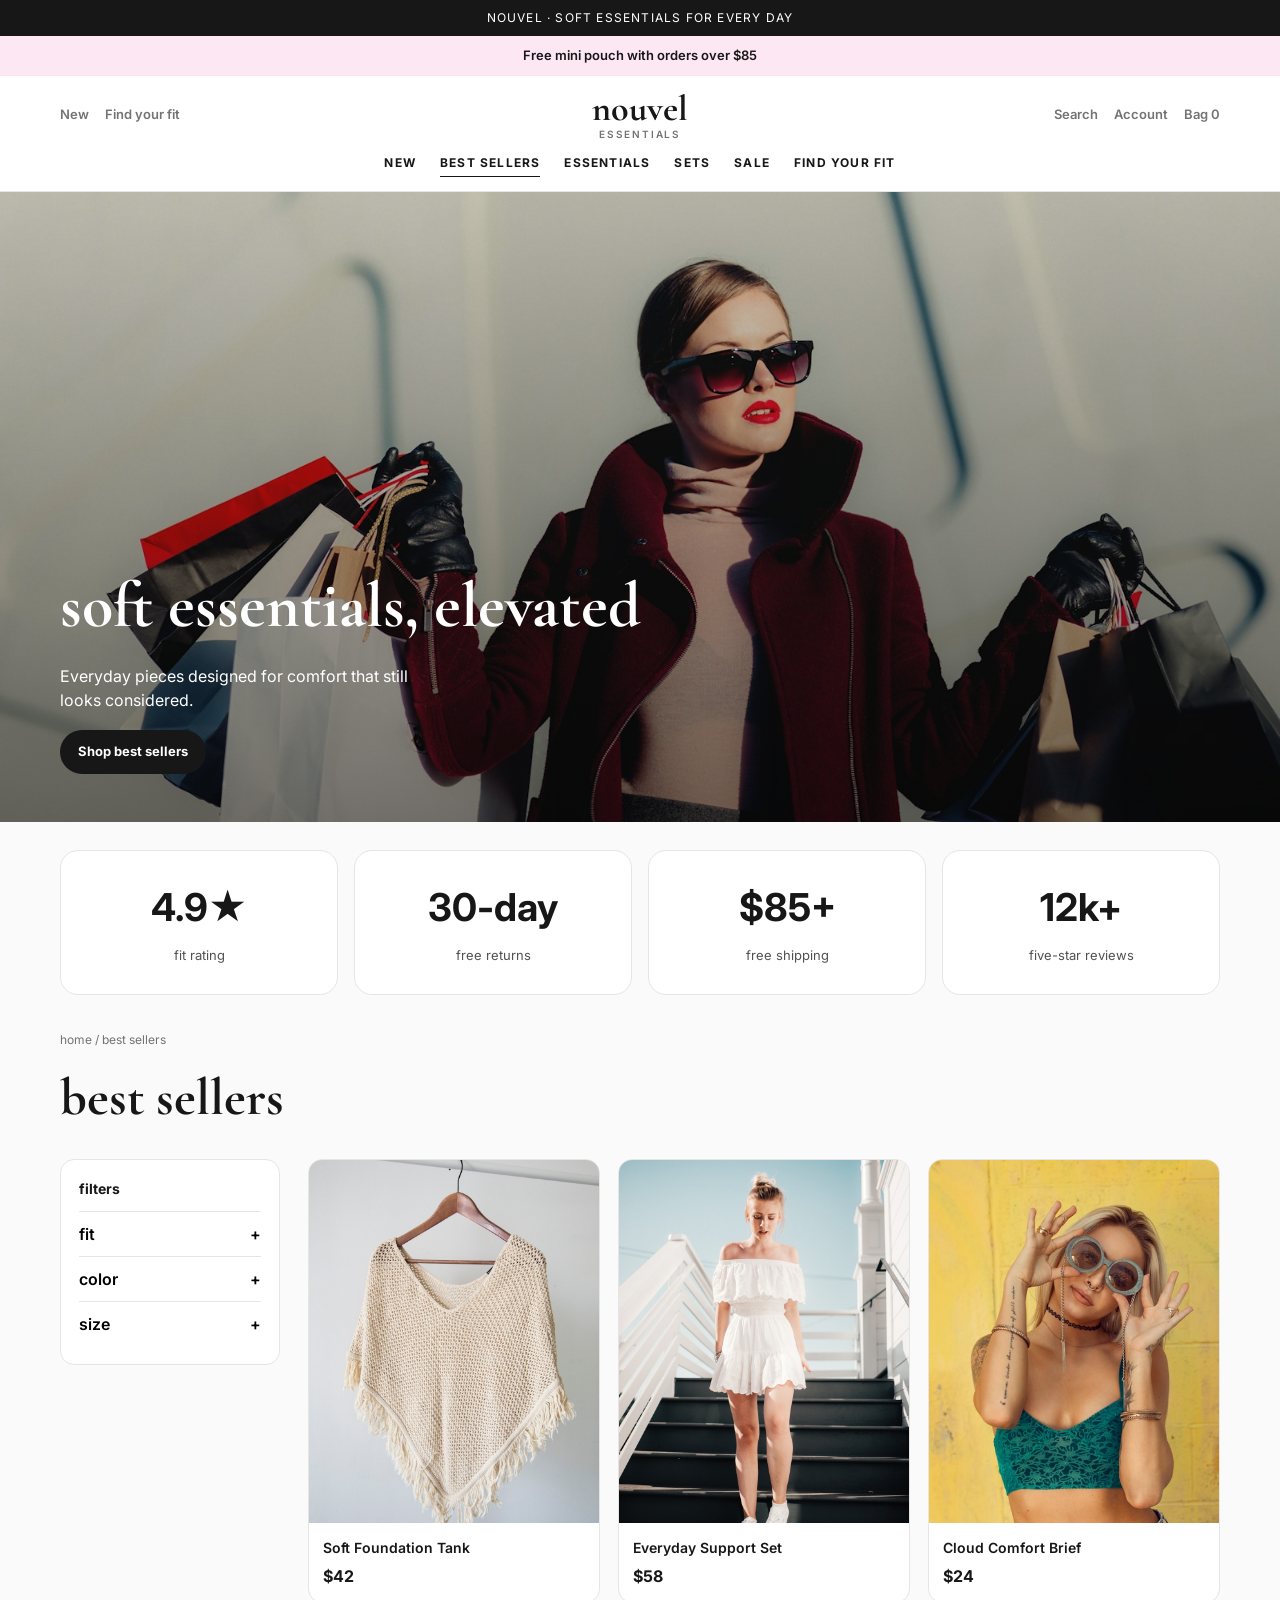
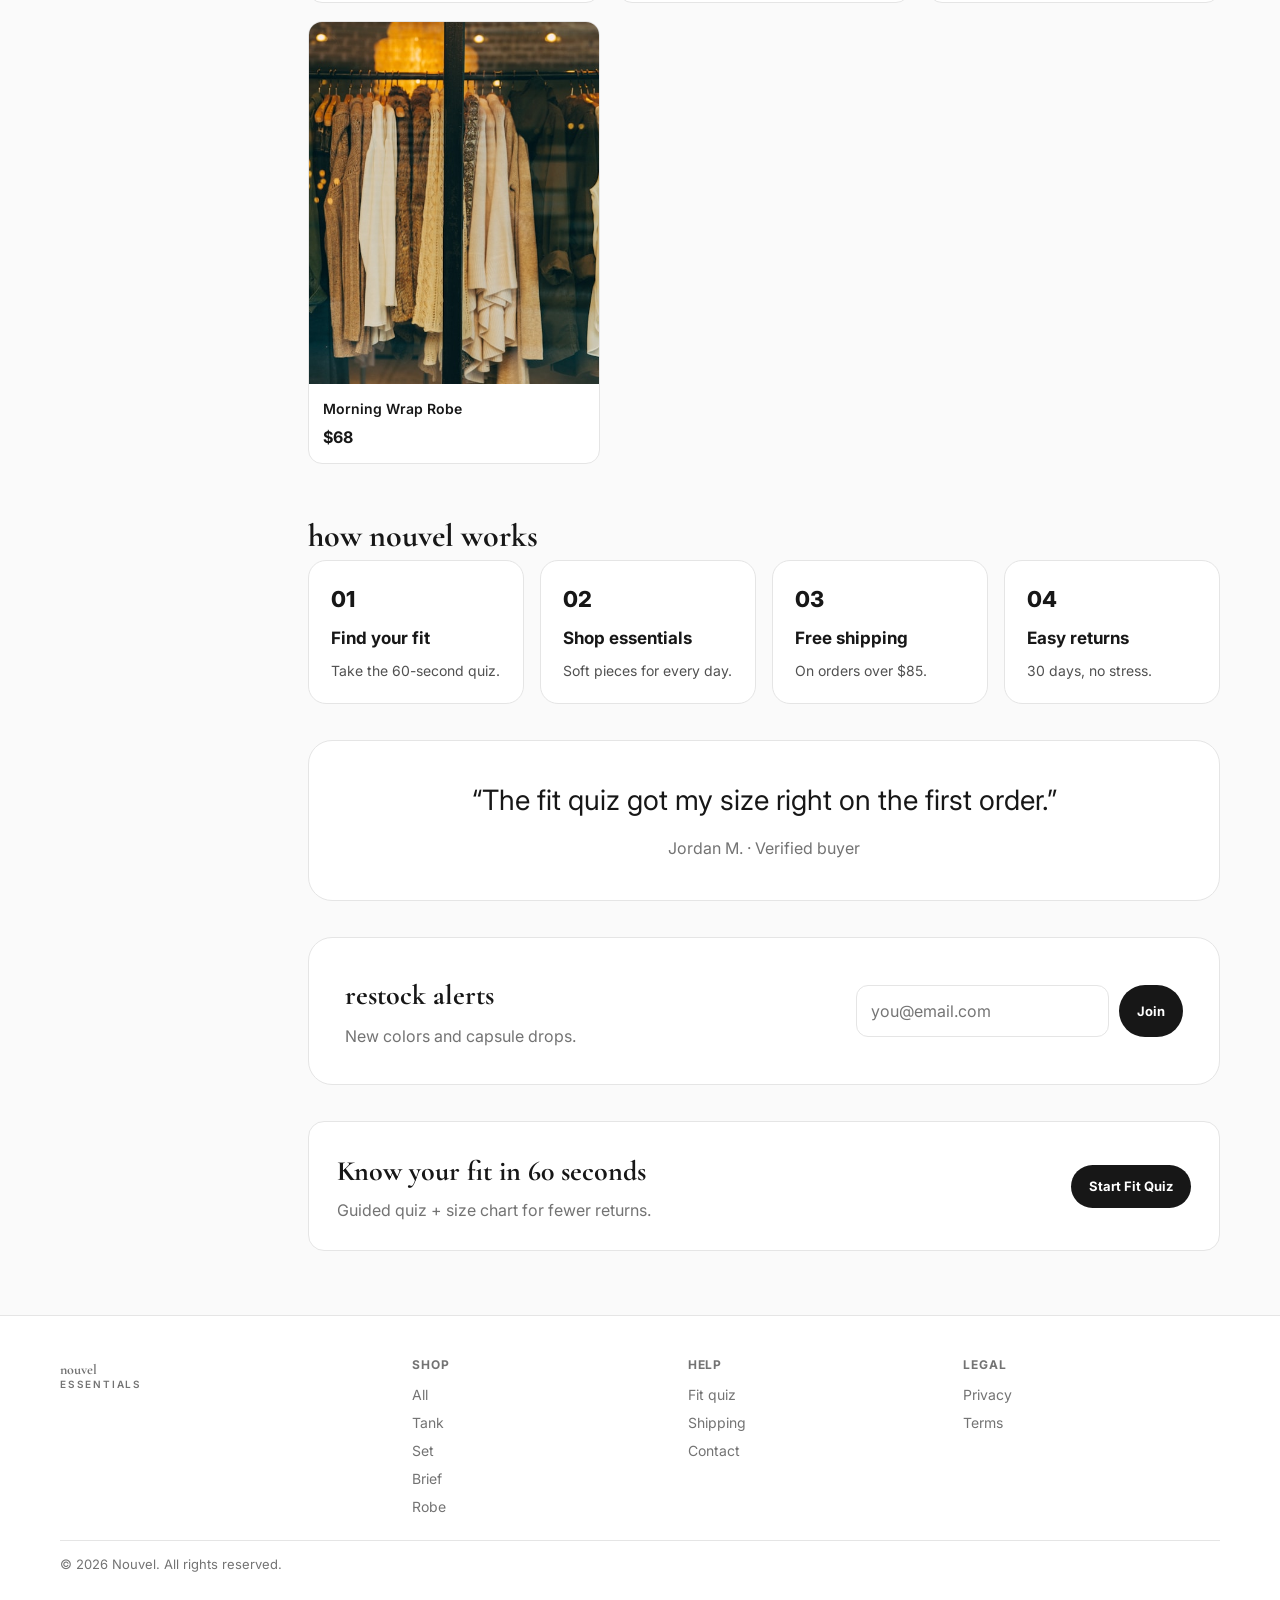
==== index.html @ 7d20362d "Add full professional sections and richer contact forms." ====
<!DOCTYPE html><html lang="en"><head><meta charset="utf-8"/><meta name="viewport" content="width=device-width,initial-scale=1"/>
<title>Nouvel | Everyday Essentials</title><link href="https://fonts.googleapis.com/css2?family=Cormorant+Garamond:wght@600;700&family=Inter:wght@400;500;600;700&display=swap" rel="stylesheet"/><link rel="stylesheet" href="styles.css"/></head><body>
<div class="topbar">Nouvel · Soft essentials for every day</div><div class="promo">Free mini pouch with orders over $85</div>
<header><div class="wrap nav"><div class="left"><a href="shop.html">New</a><a href="fit.html">Find your fit</a></div>
<a class="logo" href="index.html">nouvel<span>ESSENTIALS</span></a>
<div class="right"><a href="shop.html">Search</a><a href="contact.html">Account</a><a href="cart.html">Bag <span data-cart-count>0</span></a></div>
</div><nav class="wrap menu"><a href="shop.html">New</a><a class="active" href="shop.html">Best Sellers</a><a href="shop.html">Essentials</a><a href="shop.html">Sets</a><a href="shop.html">Sale</a><a href="fit.html">Find Your Fit</a></nav></header>
<section class="hero" style="background-image:url('images/hero.jpg')"><div class="wrap">
<h1>soft essentials, elevated</h1>
<p style="margin:10px 0 18px;max-width:36ch">Everyday pieces designed for comfort that still looks considered.</p>
<a class="btn" href="shop.html">Shop best sellers</a>
</div></section>
<main class="page wrap">
<div class="stats-strip reveal" style="margin-bottom:36px">
<div class="stat-box"><b>4.9★</b><span>fit rating</span></div>
<div class="stat-box"><b>30-day</b><span>free returns</span></div>
<div class="stat-box"><b>$85+</b><span>free shipping</span></div>
<div class="stat-box"><b>12k+</b><span>five-star reviews</span></div>
</div>
<p class="crumb">home / best sellers</p>
<h1 class="page-title">best sellers</h1>
<div class="layout">
<aside class="filters"><h2>filters</h2><button type="button">fit <span>+</span></button><button type="button">color <span>+</span></button><button type="button">size <span>+</span></button></aside>
<div>
<div class="grid"><a class="product reveal" href="product-tank.html"><img src="images/p1.jpg" alt="Soft Foundation Tank"/><div class="body"><h3>Soft Foundation Tank</h3><div class="price">$42</div></div></a><a class="product reveal" href="product-set.html"><img src="images/p2.jpg" alt="Everyday Support Set"/><div class="body"><h3>Everyday Support Set</h3><div class="price">$58</div></div></a><a class="product reveal" href="product-brief.html"><img src="images/p3.jpg" alt="Cloud Comfort Brief"/><div class="body"><h3>Cloud Comfort Brief</h3><div class="price">$24</div></div></a><a class="product reveal" href="product-robe.html"><img src="images/p4.jpg" alt="Morning Wrap Robe"/><div class="body"><h3>Morning Wrap Robe</h3><div class="price">$68</div></div></a></div>
<div class="section-head reveal" style="margin-top:48px"><h2 style="font-family:Cormorant Garamond,Georgia,serif;font-size:32px;text-transform:lowercase">how nouvel works</h2></div>
<div class="process reveal">
<div class="step"><h3>Find your fit</h3><p>Take the 60-second quiz.</p></div>
<div class="step"><h3>Shop essentials</h3><p>Soft pieces for every day.</p></div>
<div class="step"><h3>Free shipping</h3><p>On orders over $85.</p></div>
<div class="step"><h3>Easy returns</h3><p>30 days, no stress.</p></div>
</div>
<div class="quote-band reveal" style="margin-top:36px">
<blockquote>“The fit quiz got my size right on the first order.”</blockquote>
<p class="muted">Jordan M. · Verified buyer</p>
</div>
<div class="newsletter reveal" style="margin-top:36px">
<div><h2 style="font-family:Cormorant Garamond,Georgia,serif;font-size:28px;text-transform:lowercase">restock alerts</h2><p class="muted" style="margin-top:8px">New colors and capsule drops.</p><p class="nl-success" style="display:none;margin-top:8px;color:#9d174d">You're on the list.</p></div>
<form id="newsletterForm" class="newsletter-form"><input type="email" required placeholder="you@email.com"/><button class="btn" type="submit">Join</button></form>
</div>
<div class="cta" id="fit"><div><h2 style="font-family:Cormorant Garamond,Georgia,serif;font-size:28px;margin-bottom:6px">Know your fit in 60 seconds</h2><p class="muted">Guided quiz + size chart for fewer returns.</p></div><a class="btn" href="fit.html">Start Fit Quiz</a></div>
</div></div>
</main>
<footer><div class="wrap"><div class="footer-grid">
<div><a class="logo" href="index.html" style="text-align:left">nouvel<span>ESSENTIALS</span></a></div>
<div><h4>Shop</h4><a href="shop.html">All</a><a href="product-tank.html">Tank</a><a href="product-set.html">Set</a><a href="product-brief.html">Brief</a><a href="product-robe.html">Robe</a></div>
<div><h4>Help</h4><a href="fit.html">Fit quiz</a><a href="shipping.html">Shipping</a><a href="contact.html">Contact</a></div>
<div><h4>Legal</h4><a href="privacy.html">Privacy</a><a href="terms.html">Terms</a></div>
</div><div class="footer-bottom">© 2026 Nouvel. All rights reserved.</div></div></footer><script src="app.js"></script></body></html>
---- styles.css ----
:root{--bg:#fafafa;--ink:#171717;--muted:#737373;--line:#e5e5e5;--pink:#fce7f3;--ease:cubic-bezier(.22,1,.36,1)}
*{box-sizing:border-box;margin:0;padding:0}html{scroll-behavior:smooth}body{font-family:Inter,system-ui,sans-serif;background:var(--bg);color:var(--ink);line-height:1.5}
a{color:inherit;text-decoration:none}img{max-width:100%;display:block}.wrap{width:min(1160px,calc(100% - 32px));margin:0 auto}
.btn{display:inline-flex;align-items:center;justify-content:center;background:#171717;color:#fff;border-radius:999px;padding:12px 18px;font-weight:700;font-size:13px;border:0;cursor:pointer;font-family:inherit;transition:transform .35s var(--ease)}
.btn:hover{transform:translateY(-3px)}.btn-full{width:100%}.btn-line{background:#fff;color:#171717;border:1px solid var(--line)}
.topbar{background:#171717;color:#fff;font-size:12px;letter-spacing:.1em;text-align:center;padding:9px;text-transform:uppercase}
.promo{background:var(--pink);text-align:center;padding:10px;font-size:13px;font-weight:600}
header{background:rgba(255,255,255,.92);backdrop-filter:blur(12px);border-bottom:1px solid var(--line);position:sticky;top:0;z-index:20}
.nav{display:grid;grid-template-columns:1fr auto 1fr;align-items:center;min-height:78px;gap:12px}
.logo{font-family:"Cormorant Garamond",Georgia,serif;font-size:36px;font-weight:700;text-align:center;line-height:1}
.logo span{display:block;font-family:Inter,sans-serif;font-size:10px;letter-spacing:.18em;color:var(--muted);font-weight:600;margin-top:2px}
.left,.right{display:flex;gap:16px;align-items:center;color:var(--muted);font-size:13px;font-weight:600}.right{justify-content:flex-end}
.menu{display:flex;justify-content:center;gap:24px;padding:0 0 14px;font-size:12px;font-weight:700;letter-spacing:.1em;text-transform:uppercase}
.menu a.active{border-bottom:1px solid #171717;padding-bottom:4px}.nav-toggle{display:none;background:0;border:0;font-size:22px}
.hero{position:relative;min-height:70vh;display:grid;align-items:end;background-size:cover;background-position:center;padding:48px 0}
.hero::before{content:"";position:absolute;inset:0;background:linear-gradient(180deg,rgba(0,0,0,.15),rgba(0,0,0,.55))}
.hero .wrap{position:relative;z-index:1;color:#fff}.hero h1{font-family:"Cormorant Garamond",Georgia,serif;font-size:clamp(42px,6vw,64px);font-weight:700}
.page{padding:28px 0 64px}.crumb{color:var(--muted);font-size:12px;margin-bottom:10px}
h1.page-title{font-family:"Cormorant Garamond",Georgia,serif;font-size:clamp(36px,5vw,52px);font-weight:700;text-transform:lowercase;margin-bottom:22px}
.layout{display:grid;grid-template-columns:220px 1fr;gap:28px}
.filters{background:#fff;border:1px solid var(--line);border-radius:14px;padding:18px;height:fit-content}
.filters h2{font-size:14px;margin-bottom:12px;text-transform:lowercase}
.filters button{border:0;background:0;display:flex;justify-content:space-between;width:100%;padding:10px 0;border-top:1px solid var(--line);font:inherit;font-weight:600;cursor:pointer}
.grid{display:grid;grid-template-columns:repeat(3,1fr);gap:18px}.grid-2{display:grid;grid-template-columns:1fr 1fr;gap:28px;align-items:center}
.product{background:#fff;border:1px solid var(--line);border-radius:14px;overflow:hidden;transition:transform .45s var(--ease)}.product:hover{transform:translateY(-10px)}
.product img{aspect-ratio:4/5;object-fit:cover;width:100%}.body{padding:14px}.body h3{font-size:14px;font-weight:600;margin-bottom:6px}.price{font-weight:700}.muted{color:var(--muted)}
.split-img{border-radius:16px;aspect-ratio:4/5;object-fit:cover;width:100%}
.cta{margin-top:36px;border:1px solid var(--line);border-radius:16px;padding:28px;display:flex;justify-content:space-between;gap:16px;align-items:center;flex-wrap:wrap;background:#fff}
.form{display:grid;gap:12px;max-width:480px}.form label{font-size:13px;font-weight:700}
.form input,.form textarea{width:100%;padding:12px;border-radius:10px;border:1px solid var(--line);font:inherit}
.form-success{display:none;padding:14px;border-radius:10px;background:#fce7f3;color:#9d174d;font-weight:700}.form-success.show{display:block}
.cart-row{display:flex;gap:14px;align-items:center;padding:14px 0;border-bottom:1px solid var(--line)}.cart-row img{width:72px;height:90px;object-fit:cover;border-radius:8px}
footer{border-top:1px solid var(--line);padding:40px 0 28px;background:#fff}.footer-grid{display:grid;grid-template-columns:1.3fr 1fr 1fr 1fr;gap:18px;margin-bottom:16px}
.footer-grid h4{font-size:12px;text-transform:uppercase;letter-spacing:.08em;color:var(--muted);margin-bottom:10px}
.footer-grid a{display:block;color:var(--muted);margin:7px 0;font-size:14px}.footer-bottom{font-size:13px;color:var(--muted);border-top:1px solid var(--line);padding-top:14px}
.reveal{opacity:0;transform:translateY(24px);transition:.75s var(--ease)}.reveal.in{opacity:1;transform:none}
@media(max-width:900px){.left,.menu{display:none}.nav{grid-template-columns:1fr auto}.nav-toggle{display:block}.layout{grid-template-columns:1fr}.filters{display:none}.grid,.grid-2,.footer-grid{grid-template-columns:1fr 1fr}.footer-grid{grid-template-columns:1fr}}

/* ---- professional sections ---- */
.stats-strip{display:grid;grid-template-columns:repeat(4,1fr);gap:16px}
.stat-box{text-align:center;padding:28px 16px;border:1px solid var(--line,rgba(0,0,0,.08));border-radius:18px;background:var(--card,#fff)}
.stat-box b{display:block;font-size:clamp(28px,3vw,40px);margin-bottom:6px}
.stat-box span{font-size:13px;opacity:.75}
.logos-row{display:flex;flex-wrap:wrap;gap:14px 28px;justify-content:center;align-items:center;font-weight:700;font-size:13px;text-transform:uppercase;letter-spacing:.06em;opacity:.75}
.logos-row span{padding:10px 14px;border:1px solid var(--line,rgba(0,0,0,.08));border-radius:999px}
.process{display:grid;grid-template-columns:repeat(4,1fr);gap:16px;counter-reset:step}
.process .step{padding:22px;border-radius:18px;border:1px solid var(--line,rgba(0,0,0,.08));background:var(--card,#fff)}
.process .step::before{counter-increment:step;content:counter(step,decimal-leading-zero);display:block;font-weight:800;font-size:22px;margin-bottom:10px}
.process .step h3{margin-bottom:8px;font-size:17px}.process .step p{font-size:14px;opacity:.75;line-height:1.55}
.newsletter{display:grid;grid-template-columns:1.2fr .8fr;gap:20px;align-items:center;padding:36px;border-radius:24px;border:1px solid var(--line,rgba(0,0,0,.08));background:var(--card,#fff)}
.newsletter form{display:flex;gap:10px;flex-wrap:wrap}
.newsletter input{flex:1;min-width:200px;padding:13px 14px;border-radius:12px;border:1px solid var(--line,rgba(0,0,0,.12));font:inherit}
.contact-grid{display:grid;grid-template-columns:1.1fr .9fr;gap:28px;align-items:start}
.contact-cards{display:grid;gap:12px}
.contact-card{padding:18px;border-radius:16px;border:1px solid var(--line,rgba(0,0,0,.08));background:var(--card,#fff)}
.contact-card h4{margin-bottom:6px}.contact-card p{font-size:14px;opacity:.8;line-height:1.5}
.form-row{display:grid;grid-template-columns:1fr 1fr;gap:12px}
.map-box{border-radius:18px;min-height:200px;border:1px solid var(--line,rgba(0,0,0,.08));display:grid;place-items:center;padding:24px;text-align:center;background:linear-gradient(145deg,rgba(127,127,127,.08),transparent)}
.quote-band{padding:40px;border-radius:24px;border:1px solid var(--line,rgba(0,0,0,.08));text-align:center;background:var(--card,#fff)}
.quote-band blockquote{font-size:clamp(20px,2.6vw,28px);line-height:1.4;max-width:40ch;margin:0 auto 16px}
@media(max-width:900px){.stats-strip{grid-template-columns:1fr 1fr}.process,.newsletter,.contact-grid,.form-row{grid-template-columns:1fr}}
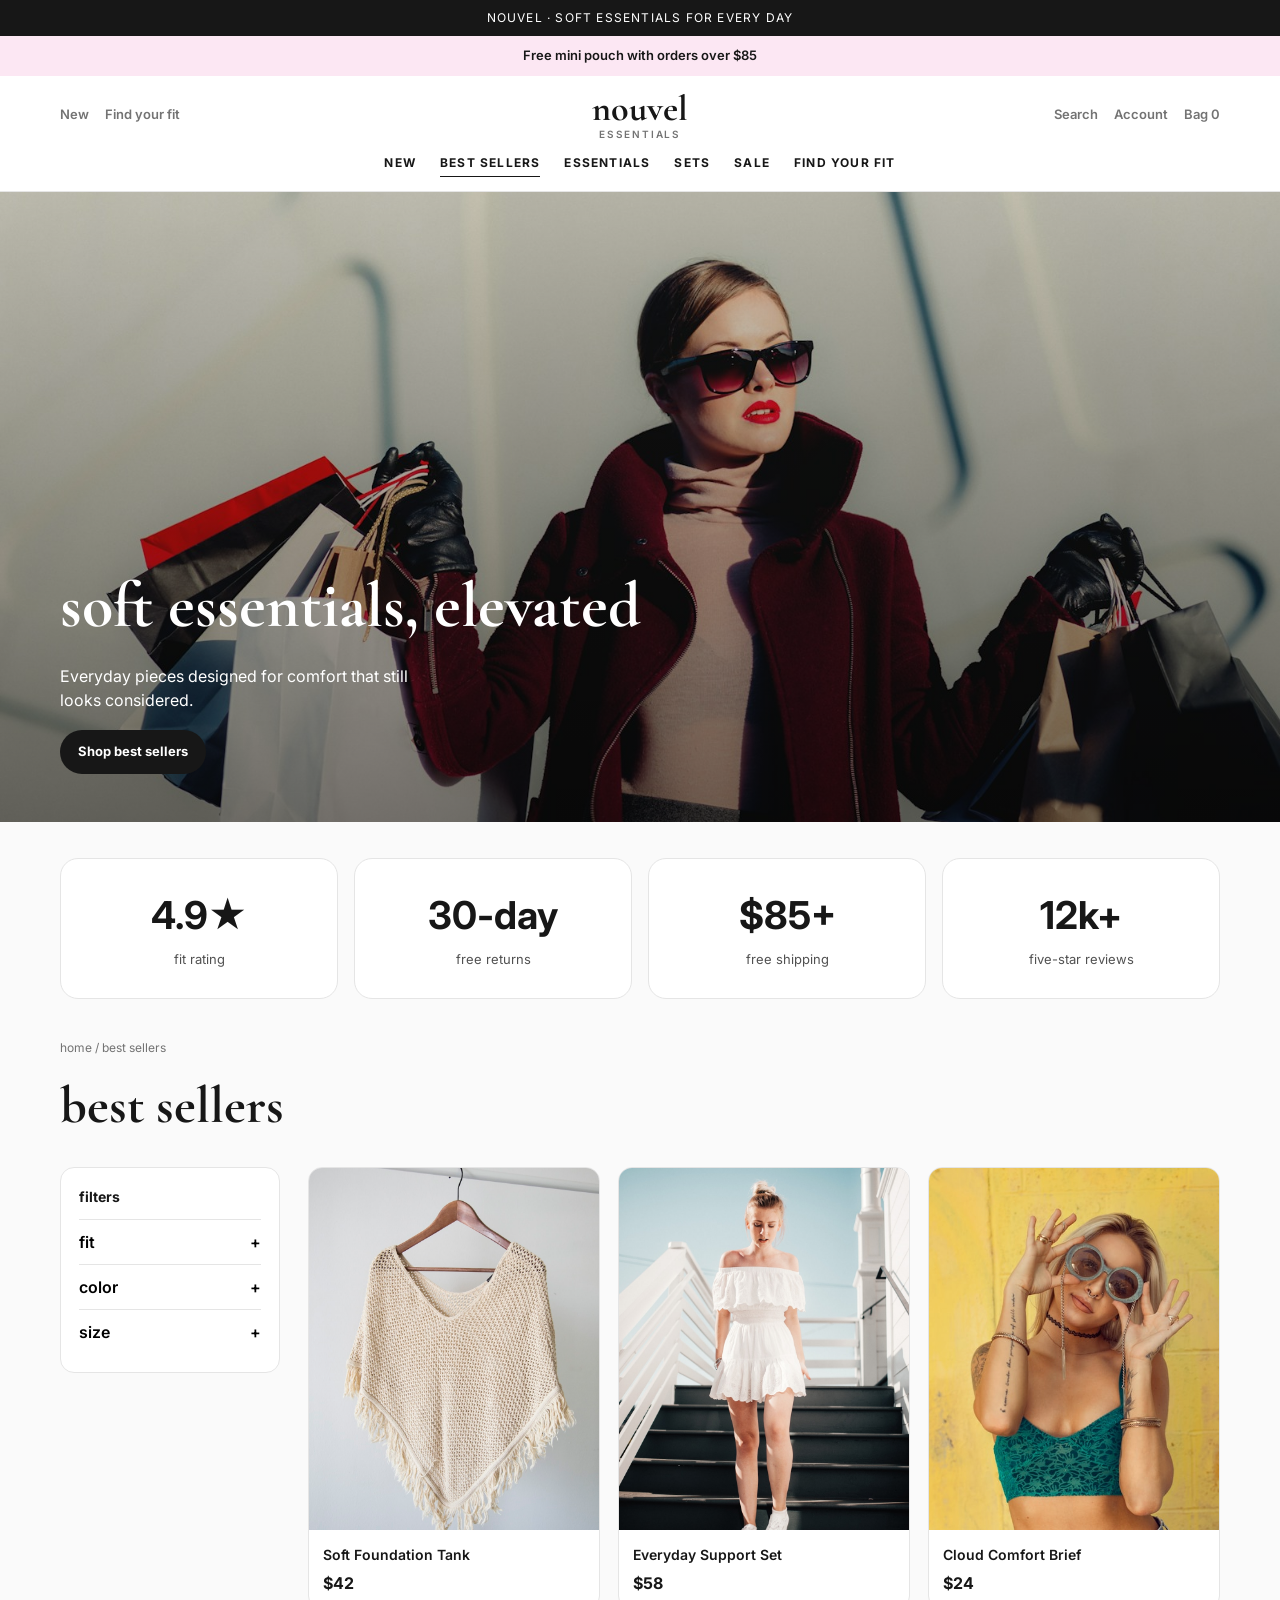
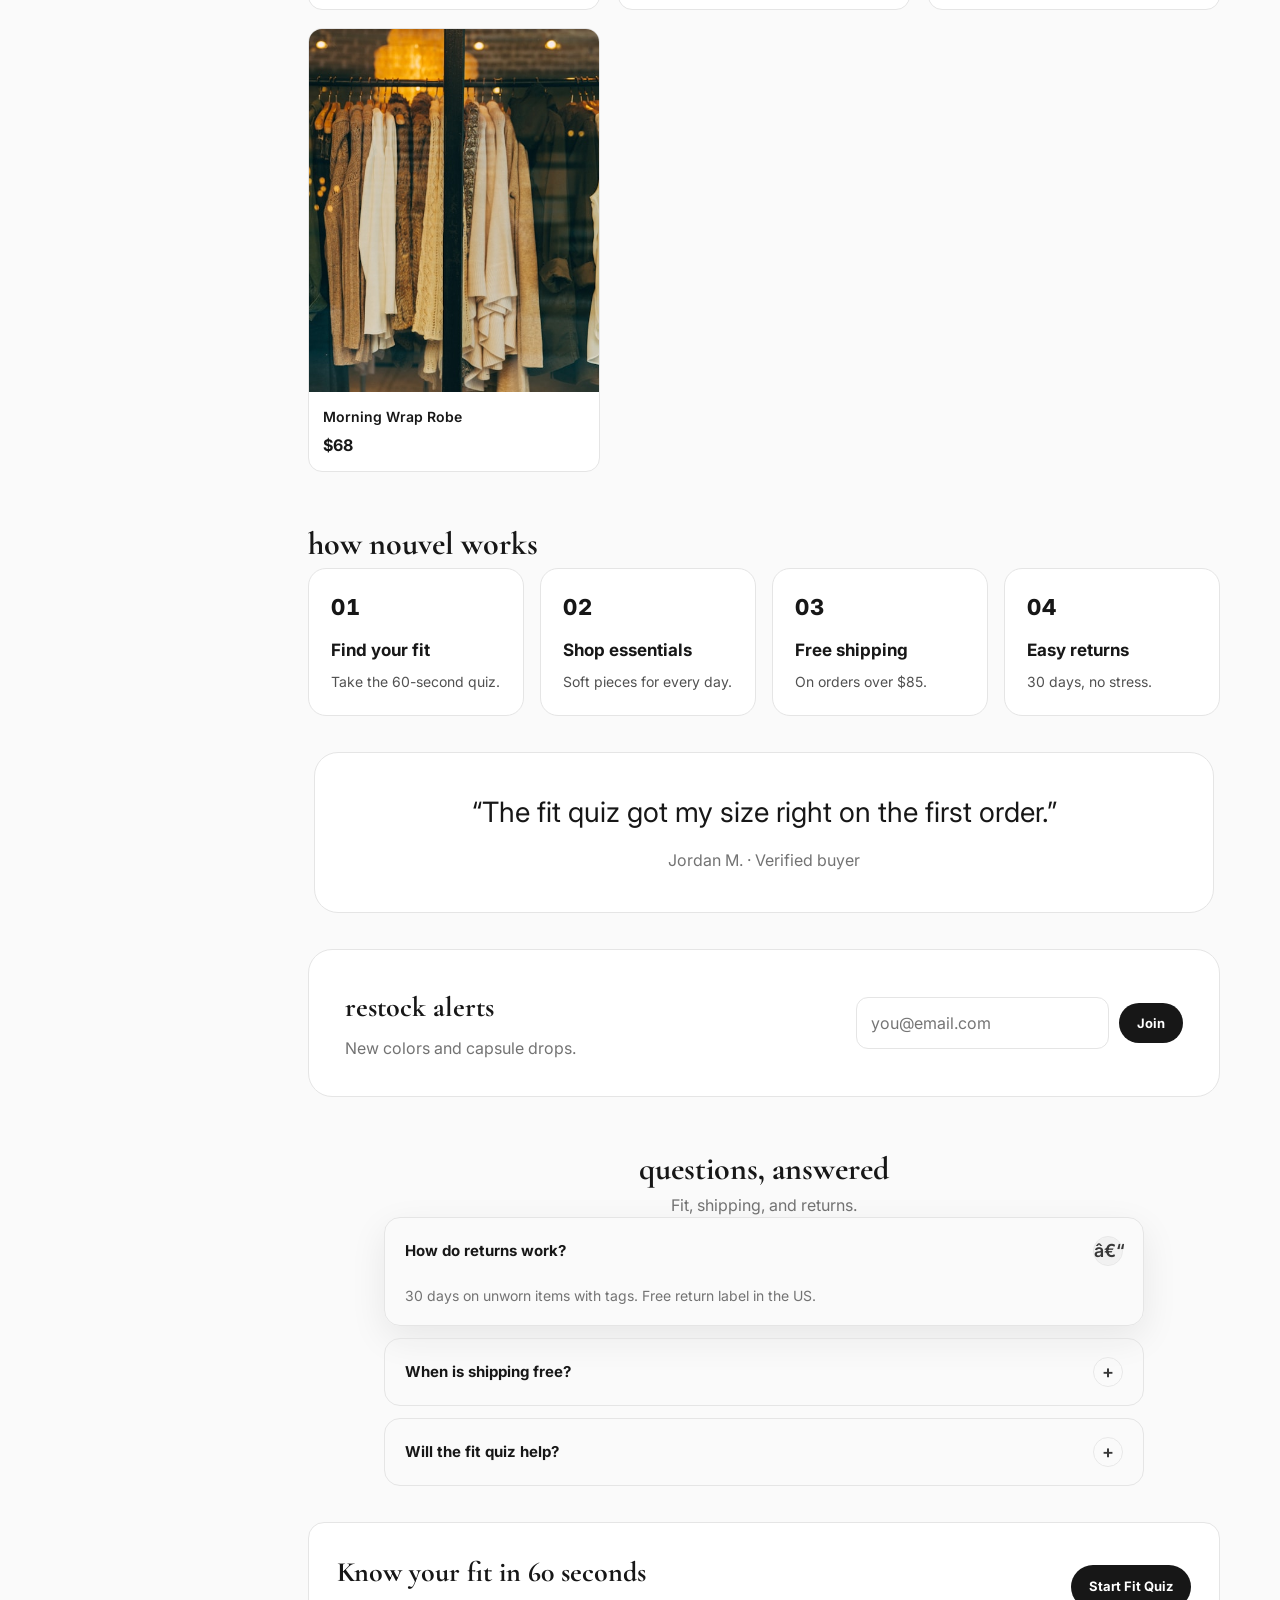
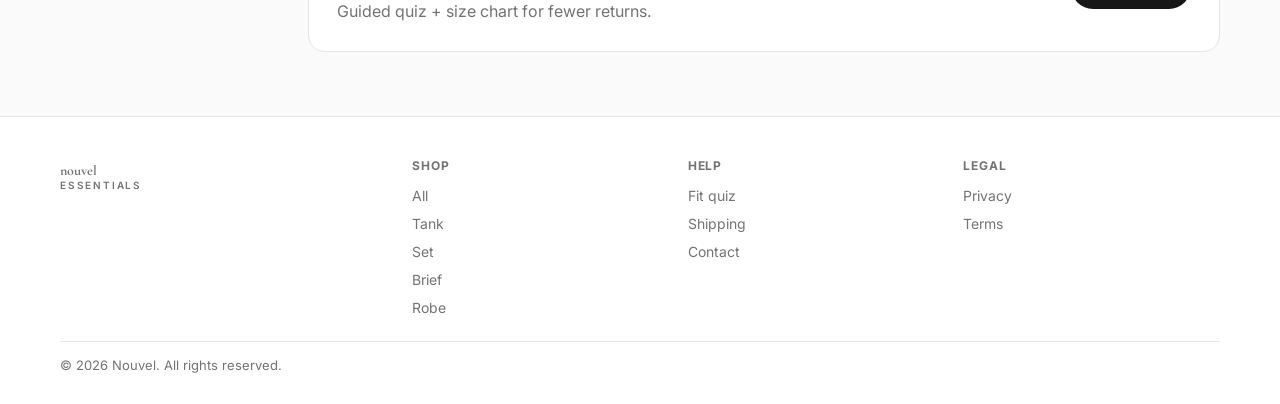
==== commit 8c6e2ea1: "Polish frontend: FAQ accordion, section alignment, tighter spacing." ====
--- a/index.html
+++ b/index.html
@@ -11,7 +11,7 @@
 <a class="btn" href="shop.html">Shop best sellers</a>
 </div></section>
 <main class="page wrap">
-<div class="stats-strip reveal" style="margin-bottom:36px">
+<div class="stats-strip reveal" style="margin:8px 0 40px">
 <div class="stat-box"><b>4.9★</b><span>fit rating</span></div>
 <div class="stat-box"><b>30-day</b><span>free returns</span></div>
 <div class="stat-box"><b>$85+</b><span>free shipping</span></div>
@@ -38,6 +38,13 @@
 <div><h2 style="font-family:Cormorant Garamond,Georgia,serif;font-size:28px;text-transform:lowercase">restock alerts</h2><p class="muted" style="margin-top:8px">New colors and capsule drops.</p><p class="nl-success" style="display:none;margin-top:8px;color:#9d174d">You're on the list.</p></div>
 <form id="newsletterForm" class="newsletter-form"><input type="email" required placeholder="you@email.com"/><button class="btn" type="submit">Join</button></form>
 </div>
+
+<div class="section-head center reveal" style="margin-top:48px"><h2 style="font-family:Cormorant Garamond,Georgia,serif;font-size:32px;text-transform:lowercase">questions, answered</h2><p class="muted">Fit, shipping, and returns.</p></div>
+<div class="faq reveal">
+<details open><summary>How do returns work?</summary><p>30 days on unworn items with tags. Free return label in the US.</p></details>
+<details><summary>When is shipping free?</summary><p>Orders over $85 ship free in the US.</p></details>
+<details><summary>Will the fit quiz help?</summary><p>Most first-time buyers get the right size using the 60-second quiz.</p></details>
+</div>
 <div class="cta" id="fit"><div><h2 style="font-family:Cormorant Garamond,Georgia,serif;font-size:28px;margin-bottom:6px">Know your fit in 60 seconds</h2><p class="muted">Guided quiz + size chart for fewer returns.</p></div><a class="btn" href="fit.html">Start Fit Quiz</a></div>
 </div></div>
 </main>
--- a/styles.css
+++ b/styles.css
@@ -1,4 +1,4 @@
-
+﻿
 :root{--bg:#fafafa;--ink:#171717;--muted:#737373;--line:#e5e5e5;--pink:#fce7f3;--ease:cubic-bezier(.22,1,.36,1)}
 *{box-sizing:border-box;margin:0;padding:0}html{scroll-behavior:smooth}body{font-family:Inter,system-ui,sans-serif;background:var(--bg);color:var(--ink);line-height:1.5}
 a{color:inherit;text-decoration:none}img{max-width:100%;display:block}.wrap{width:min(1160px,calc(100% - 32px));margin:0 auto}
@@ -61,3 +61,184 @@
 .quote-band blockquote{font-size:clamp(20px,2.6vw,28px);line-height:1.4;max-width:40ch;margin:0 auto 16px}
 @media(max-width:900px){.stats-strip{grid-template-columns:1fr 1fr}.process,.newsletter,.contact-grid,.form-row{grid-template-columns:1fr}}
 
+/* ==== frontend polish: alignment, FAQ, sections ==== */
+.section-tight { padding: 36px 0 !important; }
+.section-head { max-width: 640px; }
+.section-head.center { text-align: center; margin-left: auto; margin-right: auto; }
+.section-head.center + .stats-strip,
+.section-head.center + .process,
+.section-head.center + .grid-3,
+.section-head.center + .faq,
+.section-head.center + .integrations { }
+
+.grid-3 > .card,
+.grid > .product,
+.grid > .card {
+  height: 100%;
+  display: flex;
+  flex-direction: column;
+}
+.card p:last-child { margin-top: auto; }
+
+/* FAQ â€” professional accordion */
+.faq {
+  max-width: 760px;
+  margin: 0 auto;
+  display: grid;
+  gap: 12px;
+}
+.faq details {
+  border: 1px solid var(--line, rgba(255,255,255,.12));
+  border-radius: 16px;
+  padding: 0;
+  margin: 0;
+  background: var(--card, rgba(255,255,255,.04));
+  overflow: hidden;
+  transition: border-color .25s, box-shadow .25s, transform .25s;
+}
+.faq details:hover {
+  border-color: rgba(127,127,127,.35);
+}
+.faq details[open] {
+  box-shadow: 0 12px 36px rgba(0,0,0,.08);
+}
+.faq summary {
+  cursor: pointer;
+  font-weight: 700;
+  list-style: none;
+  display: flex;
+  align-items: center;
+  justify-content: space-between;
+  gap: 16px;
+  padding: 18px 20px;
+  line-height: 1.35;
+  font-size: 15px;
+}
+.faq summary::-webkit-details-marker { display: none; }
+.faq summary::after {
+  content: "+";
+  flex: 0 0 auto;
+  width: 28px;
+  height: 28px;
+  border-radius: 50%;
+  display: grid;
+  place-items: center;
+  font-size: 18px;
+  font-weight: 600;
+  line-height: 1;
+  border: 1px solid var(--line, rgba(127,127,127,.25));
+  opacity: .85;
+  transition: transform .25s, background .25s;
+}
+.faq details[open] summary::after {
+  content: "â€“";
+  transform: none;
+  background: rgba(127,127,127,.08);
+}
+.faq details p {
+  margin: 0;
+  padding: 0 20px 18px;
+  color: var(--muted, #6b7280);
+  font-size: 14px;
+  line-height: 1.65;
+  max-width: 62ch;
+}
+
+/* Process polish */
+.process {
+  align-items: stretch;
+}
+.process .step {
+  height: 100%;
+  display: flex;
+  flex-direction: column;
+}
+.process .step::before {
+  font-variant-numeric: tabular-nums;
+  letter-spacing: .04em;
+  margin-bottom: 14px;
+}
+
+/* Stats / logos alignment */
+.stats-strip {
+  align-items: stretch;
+}
+.stat-box {
+  display: flex;
+  flex-direction: column;
+  justify-content: center;
+  min-height: 120px;
+}
+.logos-row {
+  gap: 12px 14px;
+  justify-content: center;
+}
+
+/* Newsletter / CTA alignment */
+.newsletter {
+  align-items: center;
+}
+.newsletter form {
+  width: 100%;
+  align-items: center;
+}
+.newsletter input {
+  min-height: 48px;
+}
+.cta-band {
+  align-items: center;
+}
+
+/* Contact form should fill grid column */
+.contact-grid .form {
+  max-width: none;
+  width: 100%;
+}
+.form-row {
+  align-items: start;
+}
+.form label {
+  display: block;
+  margin-bottom: 6px;
+}
+.form input[type="checkbox"] {
+  width: auto;
+  display: inline-block;
+  vertical-align: middle;
+}
+
+/* Quote band */
+.quote-band {
+  max-width: 900px;
+  margin-left: auto;
+  margin-right: auto;
+}
+
+/* Integrations wrap nicely */
+.integrations {
+  align-items: stretch;
+}
+.integrations div {
+  display: grid;
+  place-items: center;
+  min-height: 56px;
+}
+
+@media (max-width: 900px) {
+  .stats-strip { grid-template-columns: 1fr 1fr !important; }
+  .process { grid-template-columns: 1fr !important; }
+  .integrations { grid-template-columns: repeat(3, 1fr) !important; }
+  .newsletter, .contact-grid, .form-row { grid-template-columns: 1fr !important; }
+  .faq summary { font-size: 14px; padding: 16px; }
+  .faq details p { padding: 0 16px 16px; }
+  .section-tight { padding: 28px 0 !important; }
+}
+
+.check-row label{display:flex;align-items:flex-start;gap:10px;font-weight:600;line-height:1.45;cursor:pointer}
+.check-row input{margin-top:3px}
+.nav{flex-wrap:wrap}
+.nav .btn{white-space:nowrap}
+@media(max-width:1100px){
+  .nav-links{gap:14px;font-size:13px}
+}
+
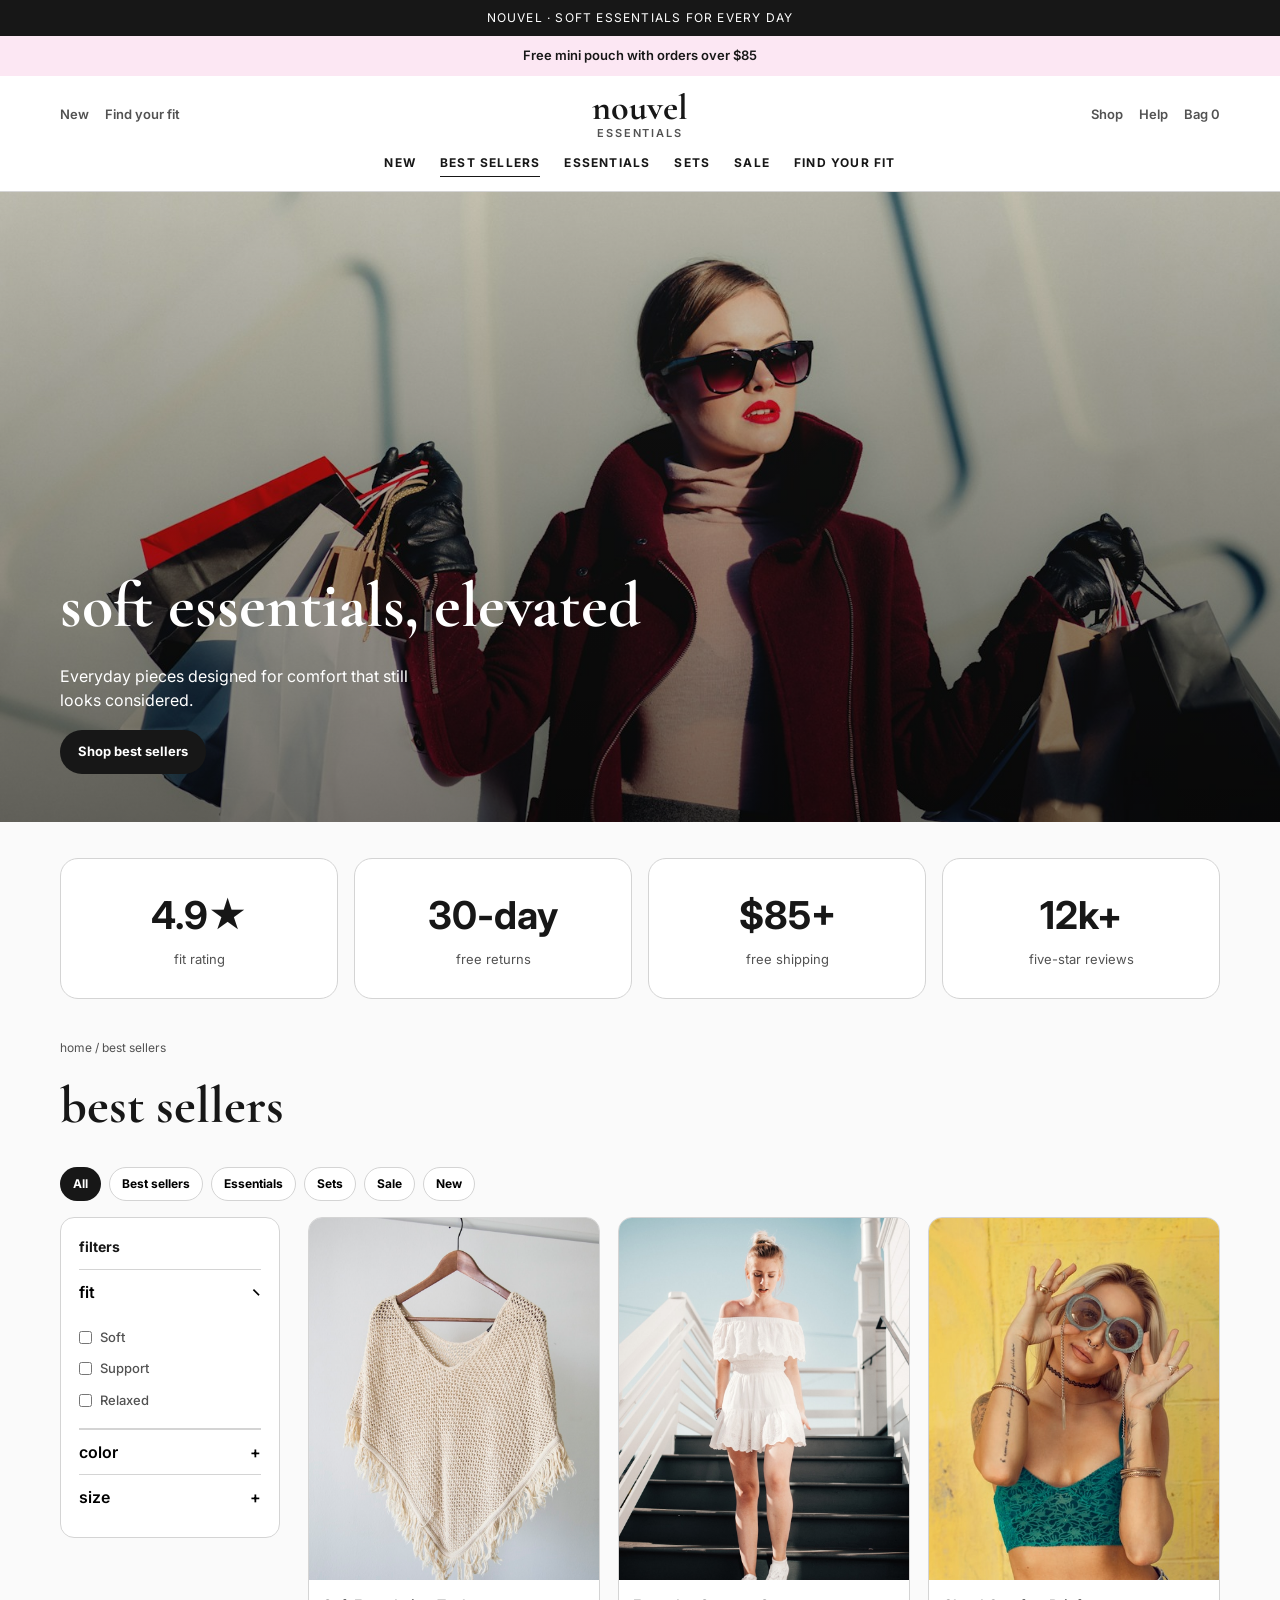
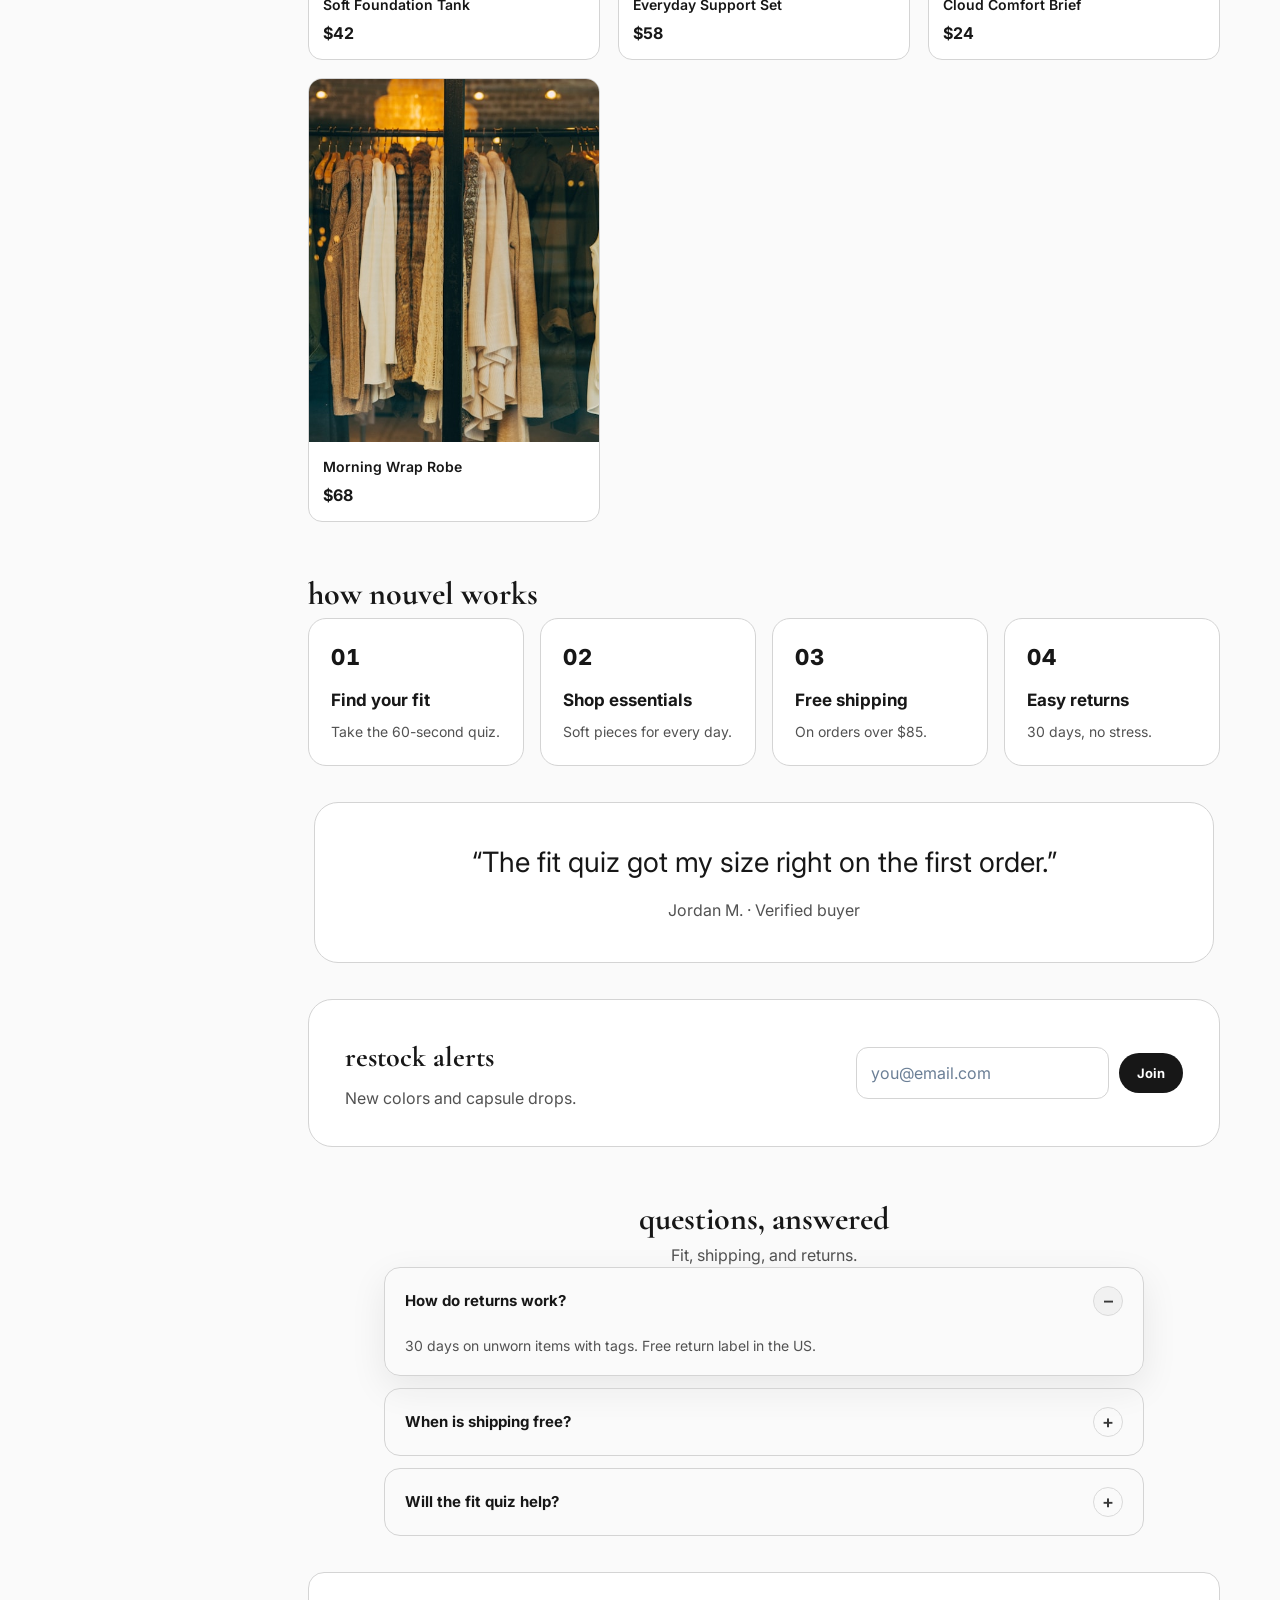
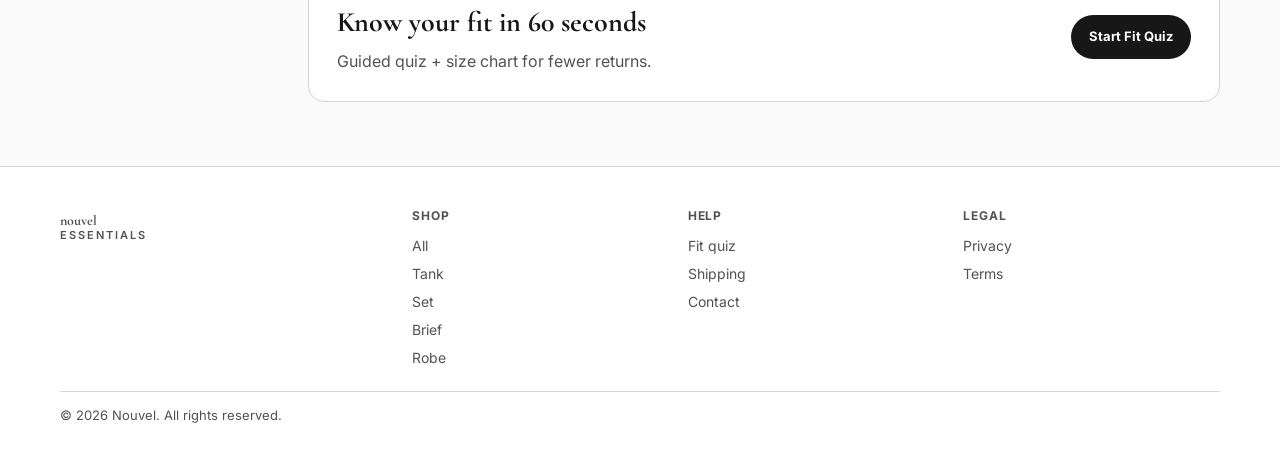
==== commit c385ef8a: "Fix contrast, button readability, and working filters/links." ====
--- a/index.html
+++ b/index.html
@@ -1,14 +1,38 @@
 <!DOCTYPE html><html lang="en"><head><meta charset="utf-8"/><meta name="viewport" content="width=device-width,initial-scale=1"/>
 <title>Nouvel | Everyday Essentials</title><link href="https://fonts.googleapis.com/css2?family=Cormorant+Garamond:wght@600;700&family=Inter:wght@400;500;600;700&display=swap" rel="stylesheet"/><link rel="stylesheet" href="styles.css"/></head><body>
-<div class="topbar">Nouvel · Soft essentials for every day</div><div class="promo">Free mini pouch with orders over $85</div>
-<header><div class="wrap nav"><div class="left"><a href="shop.html">New</a><a href="fit.html">Find your fit</a></div>
+<div class="topbar">Nouvel · Soft essentials for every day</div>
+<div class="promo">Free mini pouch with orders over $85</div>
+<header><div class="wrap nav">
+<div class="left"><a href="shop.html?cat=new">New</a><a href="fit.html">Find your fit</a></div>
 <a class="logo" href="index.html">nouvel<span>ESSENTIALS</span></a>
-<div class="right"><a href="shop.html">Search</a><a href="contact.html">Account</a><a href="cart.html">Bag <span data-cart-count>0</span></a></div>
-</div><nav class="wrap menu"><a href="shop.html">New</a><a class="active" href="shop.html">Best Sellers</a><a href="shop.html">Essentials</a><a href="shop.html">Sets</a><a href="shop.html">Sale</a><a href="fit.html">Find Your Fit</a></nav></header>
+<div class="right">
+<button class="nav-toggle" id="navToggle" aria-label="Menu">☰</button>
+<a href="shop.html">Shop</a><a href="contact.html">Help</a><a href="cart.html">Bag <span data-cart-count>0</span></a>
+</div>
+</div>
+<nav class="wrap menu" id="navLinks">
+<a href="shop.html?cat=new">New</a>
+<a href="shop.html?cat=bestsellers" class="active">Best Sellers</a>
+<a href="shop.html?cat=essentials">Essentials</a>
+<a href="shop.html?cat=sets">Sets</a>
+<a href="shop.html?cat=sale">Sale</a>
+<a href="fit.html">Find Your Fit</a>
+</nav>
+<div class="wrap mobile-cats" id="mobileCats">
+<a href="shop.html?cat=new">New</a>
+<a href="shop.html?cat=bestsellers">Best Sellers</a>
+<a href="shop.html?cat=essentials">Essentials</a>
+<a href="shop.html?cat=sets">Sets</a>
+<a href="shop.html?cat=sale">Sale</a>
+<a href="fit.html">Find Your Fit</a>
+<a href="cart.html">Bag</a>
+<a href="contact.html">Help</a>
+</div>
+</header>
 <section class="hero" style="background-image:url('images/hero.jpg')"><div class="wrap">
 <h1>soft essentials, elevated</h1>
 <p style="margin:10px 0 18px;max-width:36ch">Everyday pieces designed for comfort that still looks considered.</p>
-<a class="btn" href="shop.html">Shop best sellers</a>
+<a class="btn" href="shop.html?cat=bestsellers">Shop best sellers</a>
 </div></section>
 <main class="page wrap">
 <div class="stats-strip reveal" style="margin:8px 0 40px">
@@ -19,10 +43,42 @@
 </div>
 <p class="crumb">home / best sellers</p>
 <h1 class="page-title">best sellers</h1>
+<div class="filter-chip-row">
+<button type="button" class="filter-chip active" data-cat="all">All</button>
+<button type="button" class="filter-chip" data-cat="bestsellers">Best sellers</button>
+<button type="button" class="filter-chip" data-cat="essentials">Essentials</button>
+<button type="button" class="filter-chip" data-cat="sets">Sets</button>
+<button type="button" class="filter-chip" data-cat="sale">Sale</button>
+<button type="button" class="filter-chip" data-cat="new">New</button>
+</div>
 <div class="layout">
-<aside class="filters"><h2>filters</h2><button type="button">fit <span>+</span></button><button type="button">color <span>+</span></button><button type="button">size <span>+</span></button></aside>
+<aside class="filters"><h2>filters</h2>
+<div class="filter-group open">
+<button type="button" data-filter-toggle>fit <span>–</span></button>
+<div class="filter-panel">
+<label><input type="checkbox" data-key="fit" value="soft"/> Soft</label>
+<label><input type="checkbox" data-key="fit" value="support"/> Support</label>
+<label><input type="checkbox" data-key="fit" value="relaxed"/> Relaxed</label>
+</div></div>
+<div class="filter-group">
+<button type="button" data-filter-toggle>color <span>+</span></button>
+<div class="filter-panel">
+<label><input type="checkbox" data-key="color" value="nude"/> Nude</label>
+<label><input type="checkbox" data-key="color" value="black"/> Black</label>
+<label><input type="checkbox" data-key="color" value="blush"/> Blush</label>
+</div></div>
+<div class="filter-group">
+<button type="button" data-filter-toggle>size <span>+</span></button>
+<div class="filter-panel">
+<label><input type="checkbox" data-key="size" value="xs"/> XS</label>
+<label><input type="checkbox" data-key="size" value="s"/> S</label>
+<label><input type="checkbox" data-key="size" value="m"/> M</label>
+<label><input type="checkbox" data-key="size" value="l"/> L</label>
+</div></div>
+</aside>
 <div>
-<div class="grid"><a class="product reveal" href="product-tank.html"><img src="images/p1.jpg" alt="Soft Foundation Tank"/><div class="body"><h3>Soft Foundation Tank</h3><div class="price">$42</div></div></a><a class="product reveal" href="product-set.html"><img src="images/p2.jpg" alt="Everyday Support Set"/><div class="body"><h3>Everyday Support Set</h3><div class="price">$58</div></div></a><a class="product reveal" href="product-brief.html"><img src="images/p3.jpg" alt="Cloud Comfort Brief"/><div class="body"><h3>Cloud Comfort Brief</h3><div class="price">$24</div></div></a><a class="product reveal" href="product-robe.html"><img src="images/p4.jpg" alt="Morning Wrap Robe"/><div class="body"><h3>Morning Wrap Robe</h3><div class="price">$68</div></div></a></div>
+<div class="grid"><a class="product reveal" data-product href="product-tank.html" data-fit="soft support" data-color="nude black" data-size="xs s m l" data-cat="bestsellers essentials new"><img src="images/p1.jpg" alt="Soft Foundation Tank"/><div class="body"><h3>Soft Foundation Tank</h3><div class="price">$42</div></div></a><a class="product reveal" data-product href="product-set.html" data-fit="support" data-color="nude blush" data-size="s m l" data-cat="bestsellers sets"><img src="images/p2.jpg" alt="Everyday Support Set"/><div class="body"><h3>Everyday Support Set</h3><div class="price">$58</div></div></a><a class="product reveal" data-product href="product-brief.html" data-fit="soft relaxed" data-color="black nude" data-size="xs s m l" data-cat="essentials sale"><img src="images/p3.jpg" alt="Cloud Comfort Brief"/><div class="body"><h3>Cloud Comfort Brief</h3><div class="price">$24</div></div></a><a class="product reveal" data-product href="product-robe.html" data-fit="relaxed" data-color="blush" data-size="s m l" data-cat="new bestsellers"><img src="images/p4.jpg" alt="Morning Wrap Robe"/><div class="body"><h3>Morning Wrap Robe</h3><div class="price">$68</div></div></a></div>
+<p class="filter-empty">No products match these filters. <button type="button" class="filter-chip" data-cat="all" style="margin-left:8px">Clear</button></p>
 <div class="section-head reveal" style="margin-top:48px"><h2 style="font-family:Cormorant Garamond,Georgia,serif;font-size:32px;text-transform:lowercase">how nouvel works</h2></div>
 <div class="process reveal">
 <div class="step"><h3>Find your fit</h3><p>Take the 60-second quiz.</p></div>
@@ -38,7 +94,6 @@
 <div><h2 style="font-family:Cormorant Garamond,Georgia,serif;font-size:28px;text-transform:lowercase">restock alerts</h2><p class="muted" style="margin-top:8px">New colors and capsule drops.</p><p class="nl-success" style="display:none;margin-top:8px;color:#9d174d">You're on the list.</p></div>
 <form id="newsletterForm" class="newsletter-form"><input type="email" required placeholder="you@email.com"/><button class="btn" type="submit">Join</button></form>
 </div>
-
 <div class="section-head center reveal" style="margin-top:48px"><h2 style="font-family:Cormorant Garamond,Georgia,serif;font-size:32px;text-transform:lowercase">questions, answered</h2><p class="muted">Fit, shipping, and returns.</p></div>
 <div class="faq reveal">
 <details open><summary>How do returns work?</summary><p>30 days on unworn items with tags. Free return label in the US.</p></details>
@@ -53,4 +108,4 @@
 <div><h4>Shop</h4><a href="shop.html">All</a><a href="product-tank.html">Tank</a><a href="product-set.html">Set</a><a href="product-brief.html">Brief</a><a href="product-robe.html">Robe</a></div>
 <div><h4>Help</h4><a href="fit.html">Fit quiz</a><a href="shipping.html">Shipping</a><a href="contact.html">Contact</a></div>
 <div><h4>Legal</h4><a href="privacy.html">Privacy</a><a href="terms.html">Terms</a></div>
-</div><div class="footer-bottom">© 2026 Nouvel. All rights reserved.</div></div></footer><script src="app.js"></script></body></html>+</div><div class="footer-bottom">© 2026 Nouvel. All rights reserved.</div></div></footer><script src="app.js"></script></body></html>
--- a/styles.css
+++ b/styles.css
@@ -131,7 +131,7 @@
   transition: transform .25s, background .25s;
 }
 .faq details[open] summary::after {
-  content: "â€“";
+  content: "–";
   transform: none;
   background: rgba(127,127,127,.08);
 }
@@ -242,3 +242,122 @@
   .nav-links{gap:14px;font-size:13px}
 }
 
+/* ---- UX readability / contrast / interaction fixes ---- */
+/* ---- UX readability / contrast / interaction fixes ---- */
+.stat-box span,
+.process .step p,
+.logos-row,
+.contact-card p {
+  opacity: 1 !important;
+}
+.stat-box span,
+.process .step p {
+  color: var(--muted) !important;
+}
+.faq details[open] summary::after {
+  content: "–" !important;
+}
+.btn {
+  transition: transform .35s var(--ease), background .25s ease, border-color .25s ease, box-shadow .25s ease, filter .25s ease !important;
+}
+input::placeholder,
+textarea::placeholder {
+  opacity: 1;
+  color: #6b7f96;
+}
+.footer-grid a:hover {
+  color: var(--ink, var(--text, #111));
+}
+.product.is-hidden,
+[data-product].is-hidden {
+  display: none !important;
+}
+.filter-panel {
+  display: none;
+  padding: 8px 0 12px;
+  border-bottom: 1px solid var(--line, #e5e5e5);
+}
+.filter-group.open .filter-panel { display: block; }
+.filter-group.open > button span { transform: rotate(45deg); display: inline-block; }
+.filter-panel label {
+  display: flex;
+  align-items: center;
+  gap: 8px;
+  padding: 6px 0;
+  font-size: 13px;
+  font-weight: 500;
+  cursor: pointer;
+  color: var(--muted, #525252);
+}
+.filter-chip-row { display: flex; flex-wrap: wrap; gap: 8px; margin: 10px 0 16px; }
+.filter-chip {
+  border: 1px solid var(--line, #e5e5e5);
+  background: #fff;
+  border-radius: 999px;
+  padding: 7px 12px;
+  font: inherit;
+  font-size: 12px;
+  font-weight: 700;
+  cursor: pointer;
+}
+.filter-chip.active {
+  background: var(--ink, #171717);
+  color: #fff;
+  border-color: transparent;
+}
+.filter-empty {
+  display: none;
+  color: var(--muted);
+  padding: 20px 0;
+}
+.filter-empty.show { display: block; }
+
+
+/* Nouvel contrast + mobile nav + filters */
+:root {
+  --muted: #525252;
+  --line: #d4d4d4;
+}
+.logo span { font-size: 11px !important; color: #525252 !important; }
+.btn-primary,
+a.btn-primary {
+  display: inline-flex;
+  align-items: center;
+  justify-content: center;
+  padding: 12px 20px;
+  font-weight: 700;
+  border-radius: 999px;
+  background: #171717 !important;
+  color: #fff !important;
+  border: 0;
+  text-decoration: none;
+}
+.btn:hover,
+.btn-primary:hover {
+  filter: brightness(1.08);
+}
+.nav-toggle {
+  display: none;
+  background: 0;
+  border: 0;
+  font-size: 22px;
+  cursor: pointer;
+  justify-self: end;
+}
+.mobile-cats {
+  display: none;
+  flex-direction: column;
+  gap: 10px;
+  padding: 12px 0 16px;
+  border-bottom: 1px solid var(--line);
+}
+.mobile-cats.open { display: flex; }
+.mobile-cats a { font-weight: 600; font-size: 14px; color: var(--ink); }
+.filters { position: sticky; top: 90px; }
+@media (max-width: 900px) {
+  .nav-toggle { display: block; }
+  .left, .menu { display: none !important; }
+  .nav { grid-template-columns: 1fr auto auto; gap: 10px; }
+  .filters { display: block !important; position: static; margin-bottom: 20px; }
+  .layout { grid-template-columns: 1fr !important; }
+}
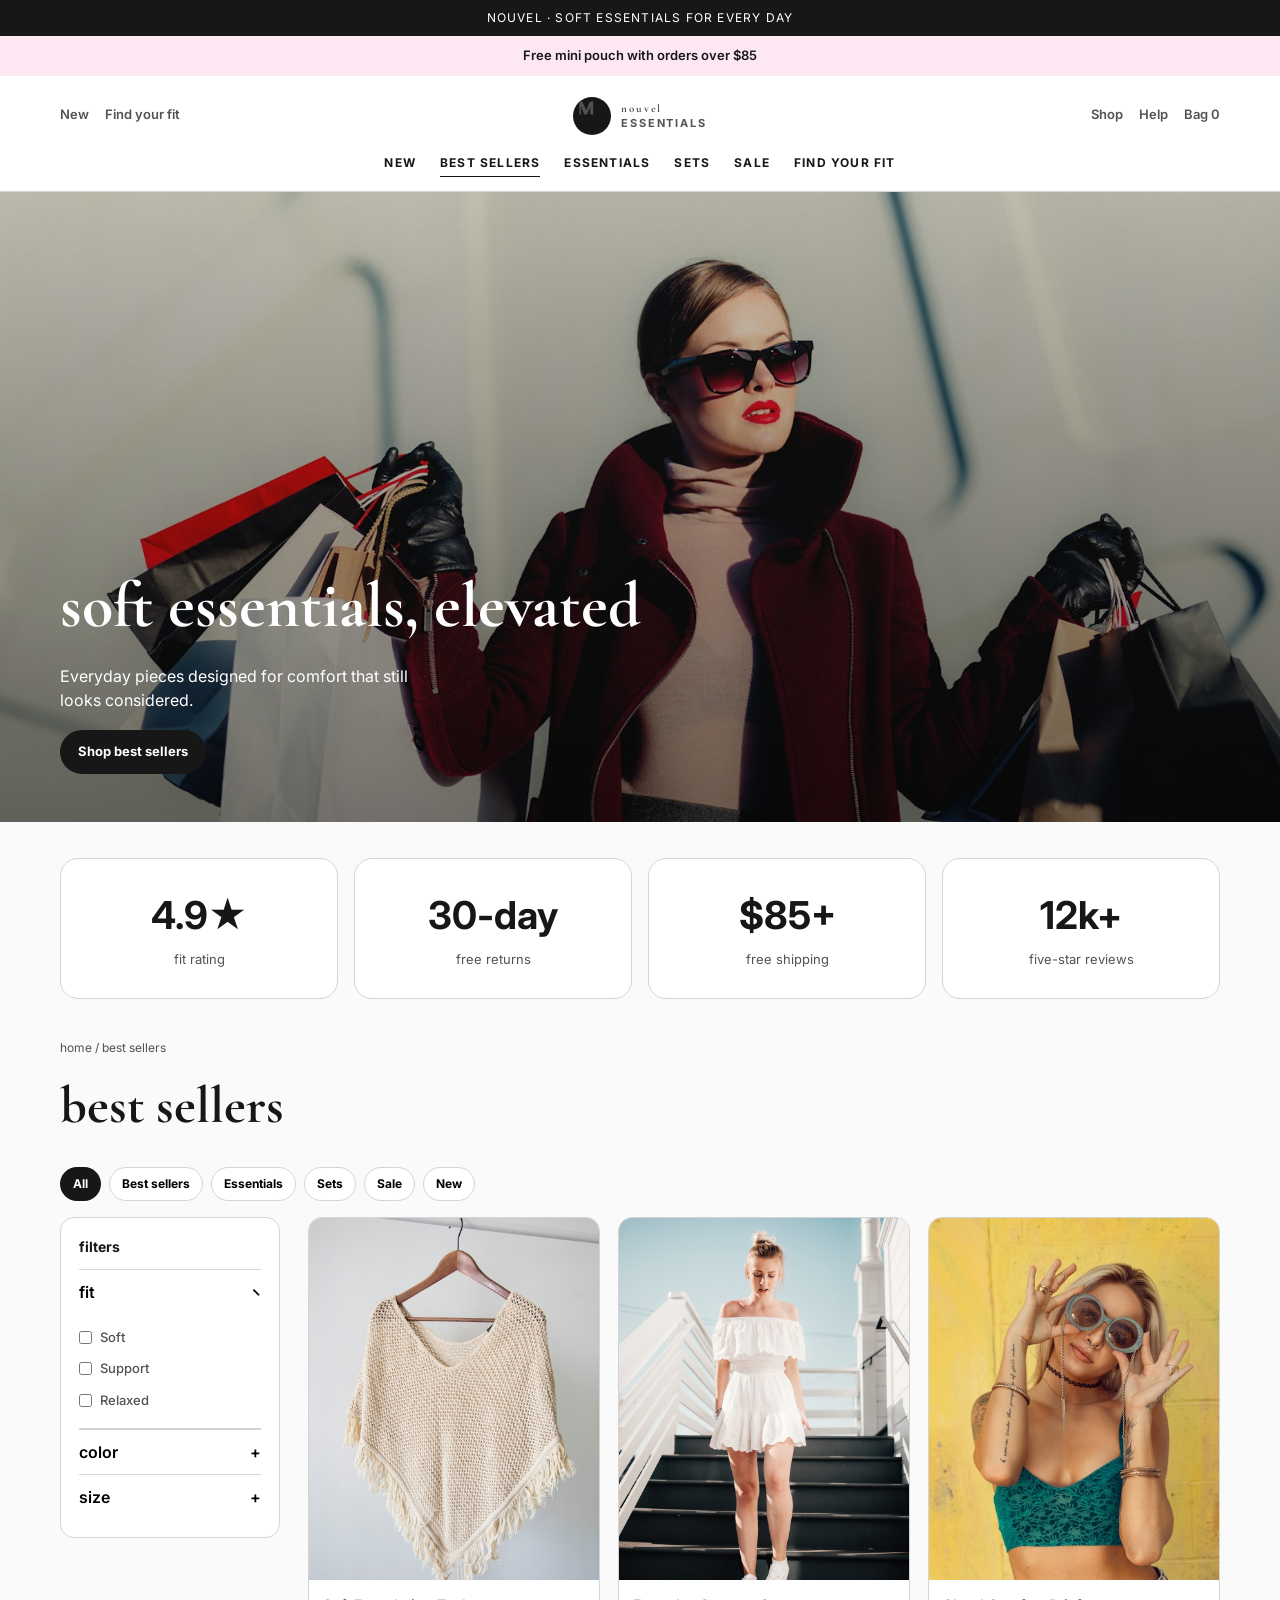
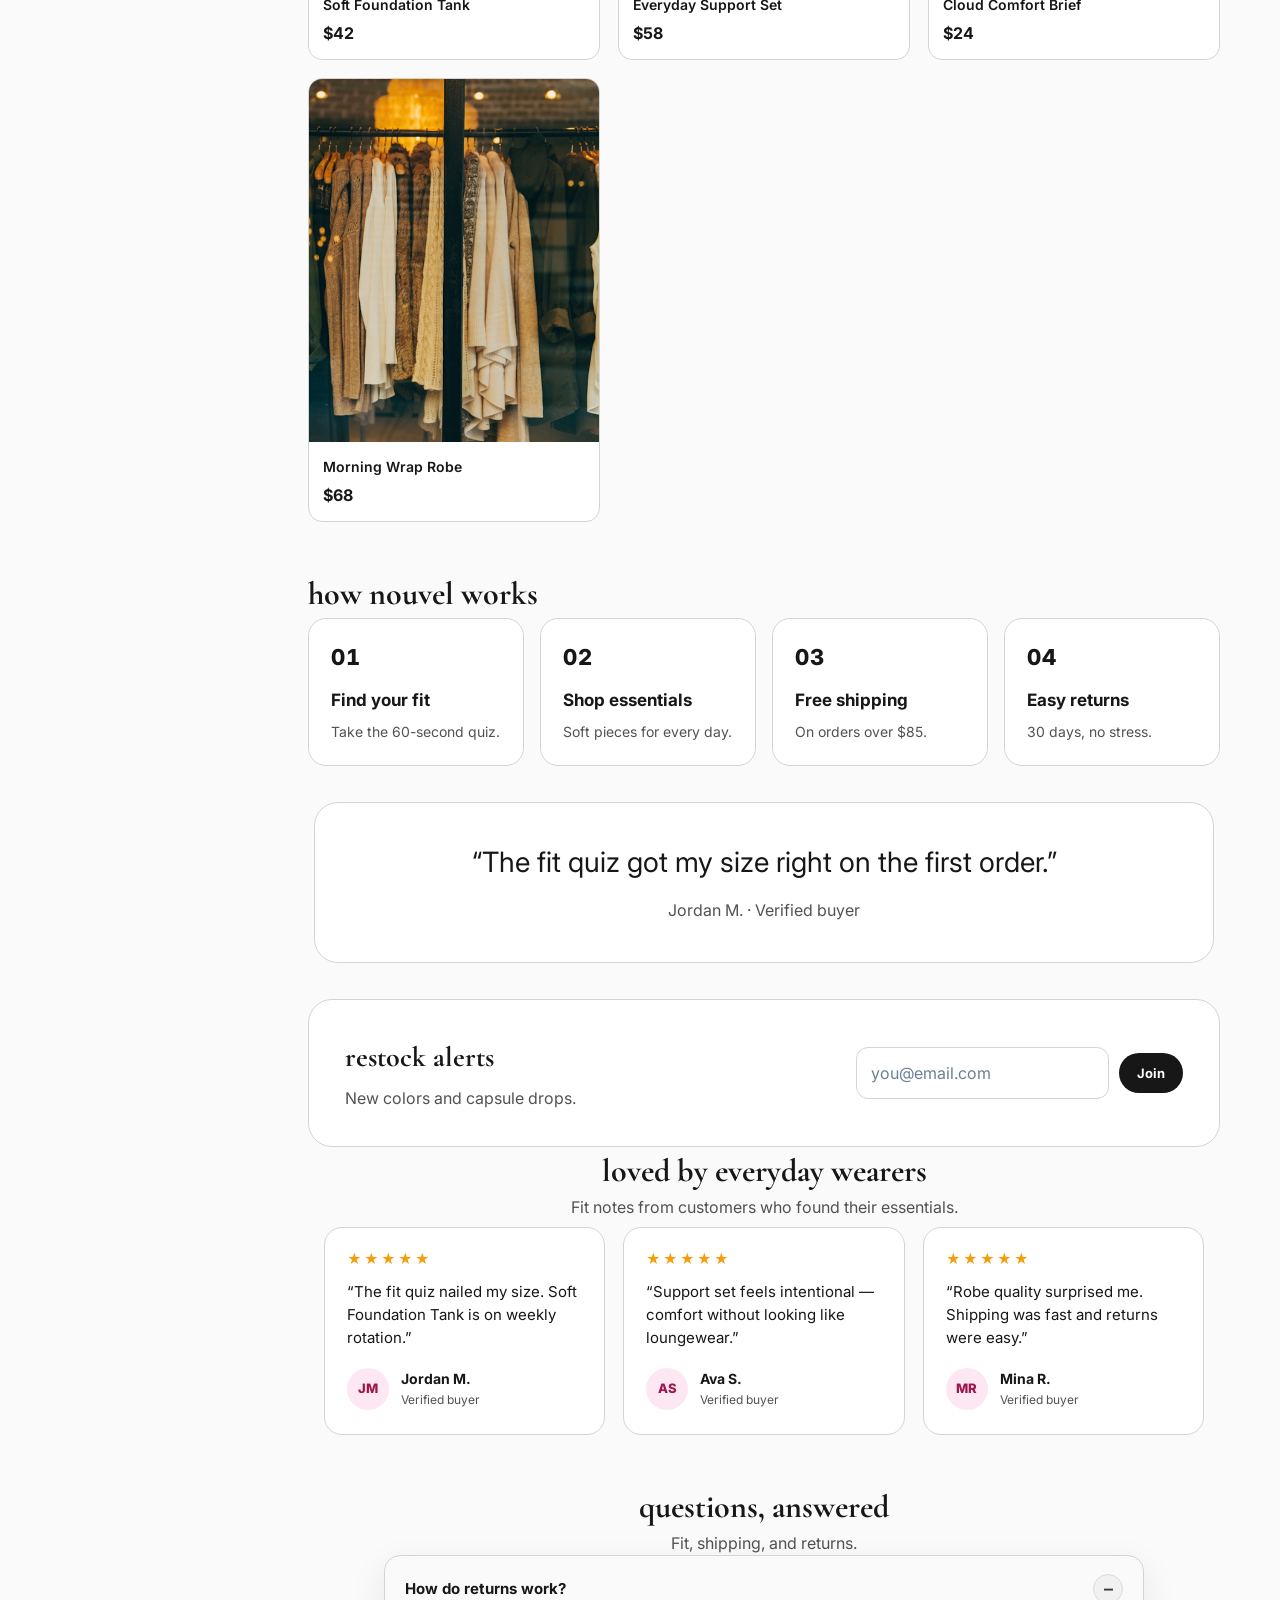
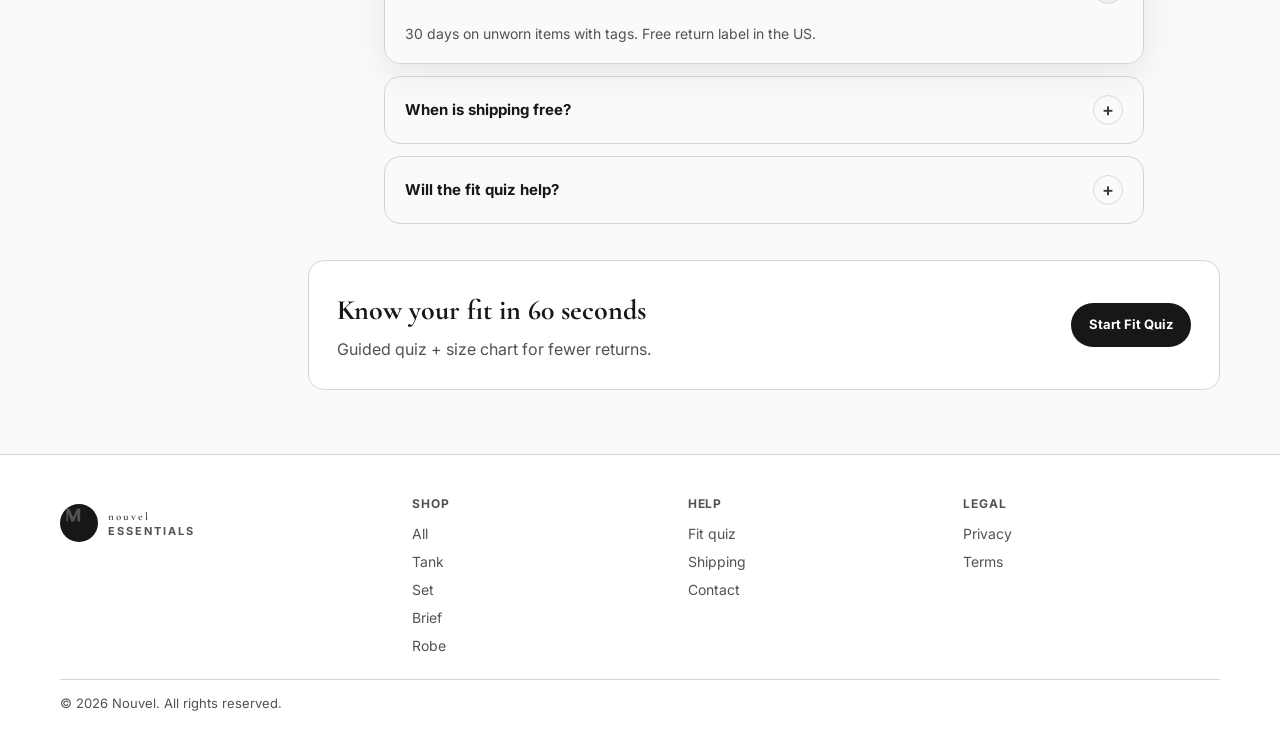
==== commit 8e6c7e0a: "Add brand mark logos and customer reviews sections." ====
--- a/index.html
+++ b/index.html
@@ -4,7 +4,7 @@
 <div class="promo">Free mini pouch with orders over $85</div>
 <header><div class="wrap nav">
 <div class="left"><a href="shop.html?cat=new">New</a><a href="fit.html">Find your fit</a></div>
-<a class="logo" href="index.html">nouvel<span>ESSENTIALS</span></a>
+<a class="logo" href="index.html"><span class="logo-mark" aria-hidden="true"><svg viewBox="0 0 24 24" fill="none"><path d="M7 19V5h3.2l4.2 9.4L18.6 5H22v14h-3.1v-8.6L15.2 19h-2.8L8.7 10.4V19H7z" fill="currentColor"/></svg></span><span class="logo-text"><span class="word">nouvel</span><span class="tag">Essentials</span></span></a>
 <div class="right">
 <button class="nav-toggle" id="navToggle" aria-label="Menu">☰</button>
 <a href="shop.html">Shop</a><a href="contact.html">Help</a><a href="cart.html">Bag <span data-cart-count>0</span></a>
@@ -94,6 +94,7 @@
 <div><h2 style="font-family:Cormorant Garamond,Georgia,serif;font-size:28px;text-transform:lowercase">restock alerts</h2><p class="muted" style="margin-top:8px">New colors and capsule drops.</p><p class="nl-success" style="display:none;margin-top:8px;color:#9d174d">You're on the list.</p></div>
 <form id="newsletterForm" class="newsletter-form"><input type="email" required placeholder="you@email.com"/><button class="btn" type="submit">Join</button></form>
 </div>
+<section class="reviews-section"><div class="wrap"><div class="section-head center reveal"><h2 style="font-family:Cormorant Garamond,Georgia,serif;font-size:32px;text-transform:lowercase">loved by everyday wearers</h2><p class="muted">Fit notes from customers who found their essentials.</p></div><div class="reviews-grid reveal"><article class="review-card"><div class="review-stars">★★★★★</div><p>“The fit quiz nailed my size. Soft Foundation Tank is on weekly rotation.”</p><div class="review-author"><span class="review-avatar">JM</span><div><strong>Jordan M.</strong><span class="muted">Verified buyer</span></div></div></article><article class="review-card"><div class="review-stars">★★★★★</div><p>“Support set feels intentional — comfort without looking like loungewear.”</p><div class="review-author"><span class="review-avatar">AS</span><div><strong>Ava S.</strong><span class="muted">Verified buyer</span></div></div></article><article class="review-card"><div class="review-stars">★★★★★</div><p>“Robe quality surprised me. Shipping was fast and returns were easy.”</p><div class="review-author"><span class="review-avatar">MR</span><div><strong>Mina R.</strong><span class="muted">Verified buyer</span></div></div></article></div></div></section>
 <div class="section-head center reveal" style="margin-top:48px"><h2 style="font-family:Cormorant Garamond,Georgia,serif;font-size:32px;text-transform:lowercase">questions, answered</h2><p class="muted">Fit, shipping, and returns.</p></div>
 <div class="faq reveal">
 <details open><summary>How do returns work?</summary><p>30 days on unworn items with tags. Free return label in the US.</p></details>
@@ -104,7 +105,7 @@
 </div></div>
 </main>
 <footer><div class="wrap"><div class="footer-grid">
-<div><a class="logo" href="index.html" style="text-align:left">nouvel<span>ESSENTIALS</span></a></div>
+<div><a class="logo" href="index.html"><span class="logo-mark" aria-hidden="true"><svg viewBox="0 0 24 24" fill="none"><path d="M7 19V5h3.2l4.2 9.4L18.6 5H22v14h-3.1v-8.6L15.2 19h-2.8L8.7 10.4V19H7z" fill="currentColor"/></svg></span><span class="logo-text"><span class="word">nouvel</span><span class="tag">Essentials</span></span></a></div>
 <div><h4>Shop</h4><a href="shop.html">All</a><a href="product-tank.html">Tank</a><a href="product-set.html">Set</a><a href="product-brief.html">Brief</a><a href="product-robe.html">Robe</a></div>
 <div><h4>Help</h4><a href="fit.html">Fit quiz</a><a href="shipping.html">Shipping</a><a href="contact.html">Contact</a></div>
 <div><h4>Legal</h4><a href="privacy.html">Privacy</a><a href="terms.html">Terms</a></div>
--- a/styles.css
+++ b/styles.css
@@ -361,3 +361,120 @@
   .filters { display: block !important; position: static; margin-bottom: 20px; }
   .layout { grid-template-columns: 1fr !important; }
 }
+
+/* ---- Brand logo system ---- */
+/* ---- Brand logo system ---- */
+.logo, a.brand.logo, a.logo.brand {
+  display: inline-flex !important;
+  align-items: center;
+  gap: 10px;
+  text-decoration: none;
+  line-height: 1.1;
+}
+.logo-mark {
+  width: 38px;
+  height: 38px;
+  flex-shrink: 0;
+  display: grid;
+  place-items: center;
+  border-radius: 11px;
+  position: relative;
+}
+.logo-mark svg {
+  width: 22px;
+  height: 22px;
+  display: block;
+}
+.logo-text {
+  display: flex;
+  flex-direction: column;
+  align-items: flex-start;
+  font-weight: 800;
+  letter-spacing: -.02em;
+}
+.logo-text .word {
+  font-size: 1.05em;
+  line-height: 1;
+}
+.logo-text .tag {
+  font-size: 9px;
+  font-weight: 700;
+  letter-spacing: .16em;
+  text-transform: uppercase;
+  margin-top: 3px;
+  opacity: .72;
+}
+footer .logo, footer a.brand {
+  text-align: left !important;
+}
+
+
+.logo-mark { background: #171717; color:#fff; border-radius: 50%; }
+.logo-text { text-align: left; }
+.logo-text .word { font-family: "Cormorant Garamond", Georgia, serif; font-size: 26px; font-weight: 700; color: #171717; text-transform: lowercase; }
+.logo-text .tag { font-family: Inter, sans-serif; letter-spacing: .18em; color: #525252; opacity: 1; }
+.logo { text-align: left !important; }
+.review-avatar { background: #fce7f3; color: #9d174d; }
+
+
+/* ---- Reviews section ---- */
+.reviews-grid {
+  display: grid;
+  grid-template-columns: repeat(3, 1fr);
+  gap: 18px;
+  margin-top: 8px;
+}
+.review-card {
+  padding: 24px 22px;
+  border-radius: 18px;
+  border: 1px solid var(--line, rgba(127,127,127,.2));
+  background: var(--card, var(--panel, #fff));
+  display: flex;
+  flex-direction: column;
+  gap: 14px;
+  height: 100%;
+  transition: transform .35s var(--ease, ease);
+}
+.review-card:hover { transform: translateY(-6px); }
+.review-stars {
+  color: #f59e0b;
+  letter-spacing: 2px;
+  font-size: 14px;
+  line-height: 1;
+}
+.review-card > p {
+  font-size: 15px;
+  line-height: 1.55;
+  flex: 1;
+  margin: 0;
+}
+.review-author {
+  display: flex;
+  align-items: center;
+  gap: 12px;
+  margin-top: 4px;
+}
+.review-avatar {
+  width: 42px;
+  height: 42px;
+  border-radius: 50%;
+  display: grid;
+  place-items: center;
+  font-weight: 800;
+  font-size: 13px;
+  letter-spacing: .02em;
+  flex-shrink: 0;
+}
+.review-author strong {
+  display: block;
+  font-size: 14px;
+}
+.review-author .muted,
+.review-author span:last-child {
+  display: block;
+  font-size: 12px;
+  margin-top: 2px;
+}
+@media (max-width: 900px) {
+  .reviews-grid { grid-template-columns: 1fr !important; }
+}
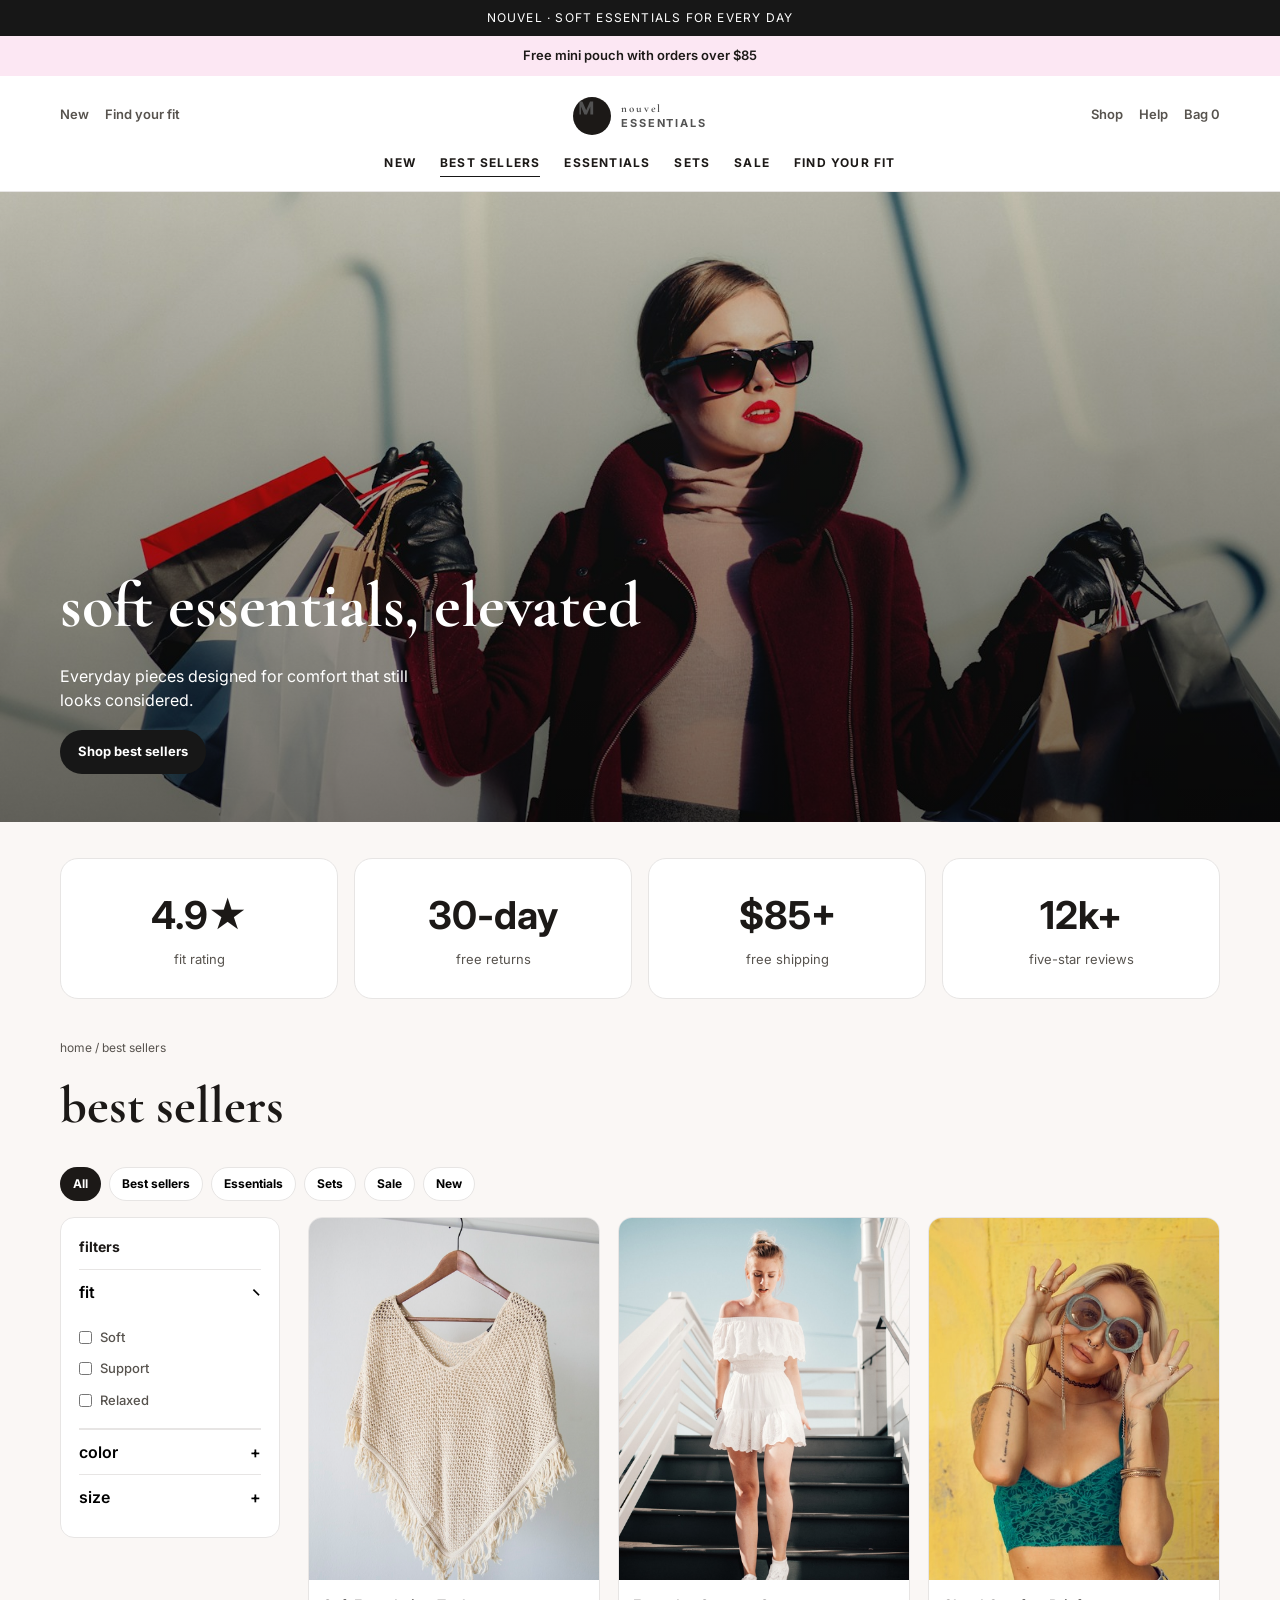
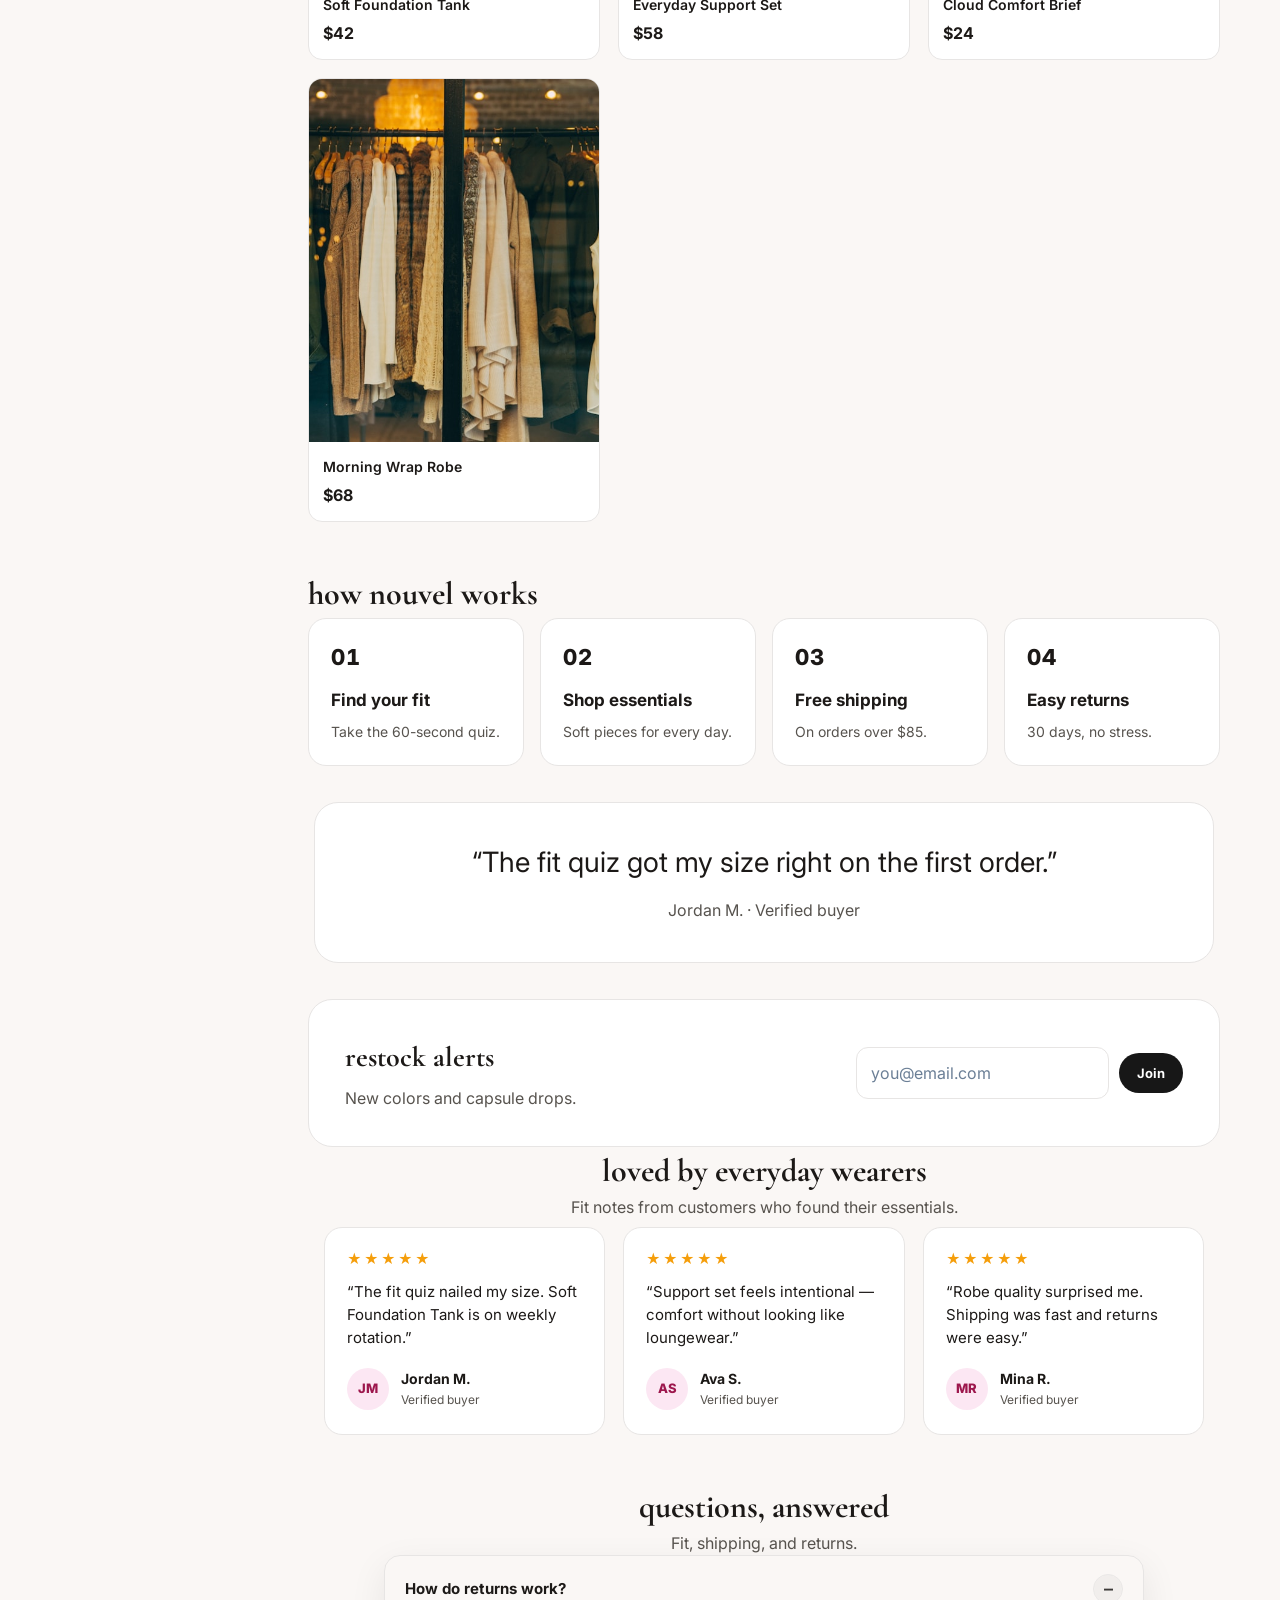
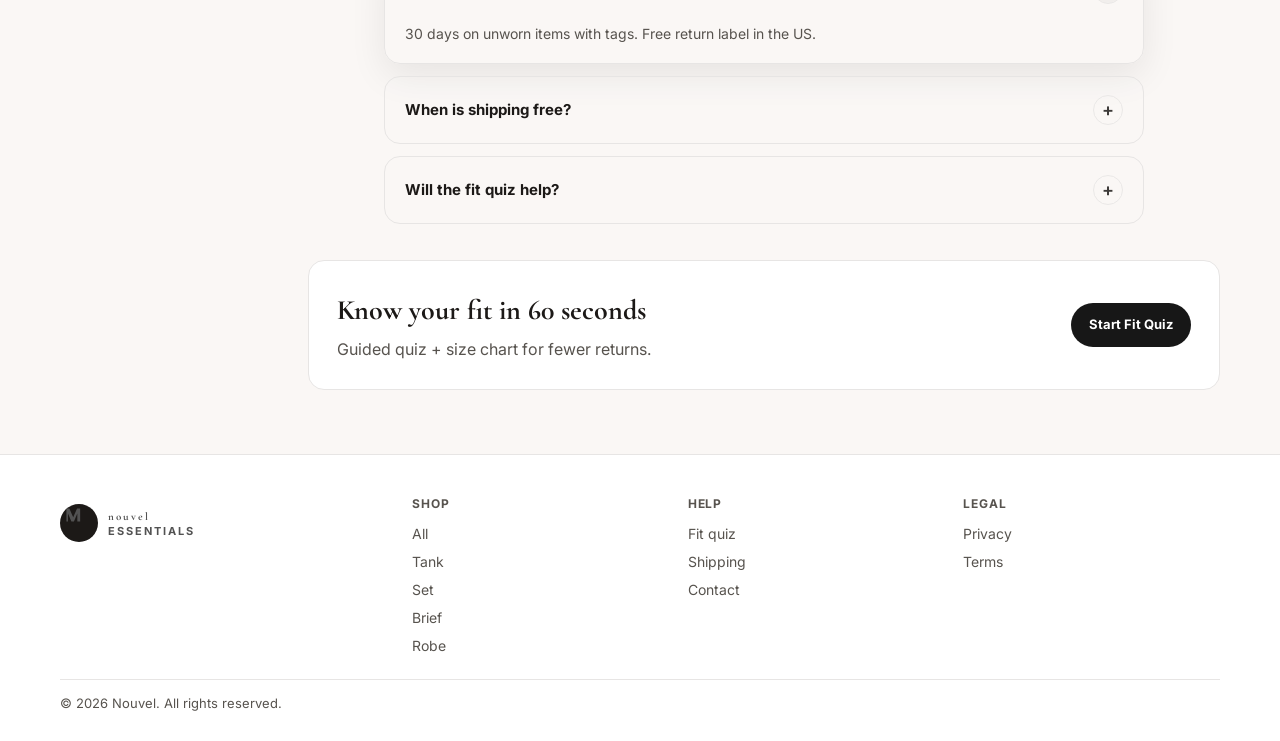
==== commit a8762e4c: "Modern standards: a11y, SEO, brand color systems, 404/sitemap." ====
--- a/index.html
+++ b/index.html
@@ -1,5 +1,14 @@
 <!DOCTYPE html><html lang="en"><head><meta charset="utf-8"/><meta name="viewport" content="width=device-width,initial-scale=1"/>
-<title>Nouvel | Everyday Essentials</title><link href="https://fonts.googleapis.com/css2?family=Cormorant+Garamond:wght@600;700&family=Inter:wght@400;500;600;700&display=swap" rel="stylesheet"/><link rel="stylesheet" href="styles.css"/></head><body>
+<title>Nouvel | Everyday Essentials</title><link href="https://fonts.googleapis.com/css2?family=Cormorant+Garamond:wght@600;700&family=Inter:wght@400;500;600;700&display=swap" rel="stylesheet"/><link rel="stylesheet" href="styles.css"/>  <link rel="icon" href="favicon.svg" type="image/svg+xml"/>
+  <meta name="theme-color" content="#faf7f5"/>
+  <meta name="description" content="Soft everyday essentials with guided fit quiz, free shipping, and easy returns."/>
+  <meta property="og:title" content="Nouvel | Everyday Essentials"/>
+  <meta property="og:description" content="Soft everyday essentials with guided fit quiz, free shipping, and easy returns."/>
+  <meta property="og:type" content="website"/>
+  <meta property="og:url" content="https://mryamaslam.github.io/nouvel/"/>
+  <meta name="twitter:card" content="summary_large_image"/>
+</head><body>
+<a class="skip-link" href="#main">Skip to content</a>
 <div class="topbar">Nouvel · Soft essentials for every day</div>
 <div class="promo">Free mini pouch with orders over $85</div>
 <header><div class="wrap nav">
@@ -34,7 +43,7 @@
 <p style="margin:10px 0 18px;max-width:36ch">Everyday pieces designed for comfort that still looks considered.</p>
 <a class="btn" href="shop.html?cat=bestsellers">Shop best sellers</a>
 </div></section>
-<main class="page wrap">
+<main id="main" class="page wrap">
 <div class="stats-strip reveal" style="margin:8px 0 40px">
 <div class="stat-box"><b>4.9★</b><span>fit rating</span></div>
 <div class="stat-box"><b>30-day</b><span>free returns</span></div>
@@ -77,7 +86,7 @@
 </div></div>
 </aside>
 <div>
-<div class="grid"><a class="product reveal" data-product href="product-tank.html" data-fit="soft support" data-color="nude black" data-size="xs s m l" data-cat="bestsellers essentials new"><img src="images/p1.jpg" alt="Soft Foundation Tank"/><div class="body"><h3>Soft Foundation Tank</h3><div class="price">$42</div></div></a><a class="product reveal" data-product href="product-set.html" data-fit="support" data-color="nude blush" data-size="s m l" data-cat="bestsellers sets"><img src="images/p2.jpg" alt="Everyday Support Set"/><div class="body"><h3>Everyday Support Set</h3><div class="price">$58</div></div></a><a class="product reveal" data-product href="product-brief.html" data-fit="soft relaxed" data-color="black nude" data-size="xs s m l" data-cat="essentials sale"><img src="images/p3.jpg" alt="Cloud Comfort Brief"/><div class="body"><h3>Cloud Comfort Brief</h3><div class="price">$24</div></div></a><a class="product reveal" data-product href="product-robe.html" data-fit="relaxed" data-color="blush" data-size="s m l" data-cat="new bestsellers"><img src="images/p4.jpg" alt="Morning Wrap Robe"/><div class="body"><h3>Morning Wrap Robe</h3><div class="price">$68</div></div></a></div>
+<div class="grid"><a class="product reveal" data-product href="product-tank.html" data-fit="soft support" data-color="nude black" data-size="xs s m l" data-cat="bestsellers essentials new"><img src="images/p1.jpg" alt="Soft Foundation Tank"/ loading="lazy" decoding="async"><div class="body"><h3>Soft Foundation Tank</h3><div class="price">$42</div></div></a><a class="product reveal" data-product href="product-set.html" data-fit="support" data-color="nude blush" data-size="s m l" data-cat="bestsellers sets"><img src="images/p2.jpg" alt="Everyday Support Set"/ loading="lazy" decoding="async"><div class="body"><h3>Everyday Support Set</h3><div class="price">$58</div></div></a><a class="product reveal" data-product href="product-brief.html" data-fit="soft relaxed" data-color="black nude" data-size="xs s m l" data-cat="essentials sale"><img src="images/p3.jpg" alt="Cloud Comfort Brief"/ loading="lazy" decoding="async"><div class="body"><h3>Cloud Comfort Brief</h3><div class="price">$24</div></div></a><a class="product reveal" data-product href="product-robe.html" data-fit="relaxed" data-color="blush" data-size="s m l" data-cat="new bestsellers"><img src="images/p4.jpg" alt="Morning Wrap Robe"/ loading="lazy" decoding="async"><div class="body"><h3>Morning Wrap Robe</h3><div class="price">$68</div></div></a></div>
 <p class="filter-empty">No products match these filters. <button type="button" class="filter-chip" data-cat="all" style="margin-left:8px">Clear</button></p>
 <div class="section-head reveal" style="margin-top:48px"><h2 style="font-family:Cormorant Garamond,Georgia,serif;font-size:32px;text-transform:lowercase">how nouvel works</h2></div>
 <div class="process reveal">
@@ -109,4 +118,6 @@
 <div><h4>Shop</h4><a href="shop.html">All</a><a href="product-tank.html">Tank</a><a href="product-set.html">Set</a><a href="product-brief.html">Brief</a><a href="product-robe.html">Robe</a></div>
 <div><h4>Help</h4><a href="fit.html">Fit quiz</a><a href="shipping.html">Shipping</a><a href="contact.html">Contact</a></div>
 <div><h4>Legal</h4><a href="privacy.html">Privacy</a><a href="terms.html">Terms</a></div>
-</div><div class="footer-bottom">© 2026 Nouvel. All rights reserved.</div></div></footer><script src="app.js"></script></body></html>
+</div><div class="footer-bottom">© 2026 Nouvel. All rights reserved.</div></div></footer><script src="app.js"></script><div class="cookie-bar" id="cookieBar" role="dialog" aria-live="polite"><p>We use local storage for cart/demo preferences. See our <a href="privacy.html">Privacy</a>.</p><button type="button" class="btn btn-solid btn-primary btn-teal btn-red btn-sky" id="cookieAccept">Got it</button></div>
+<button type="button" class="to-top" id="toTop" aria-label="Back to top">↑</button>
+</body></html>
--- a/styles.css
+++ b/styles.css
@@ -478,3 +478,95 @@
 @media (max-width: 900px) {
   .reviews-grid { grid-template-columns: 1fr !important; }
 }
+
+/* ---- Modern standards baseline ---- */
+:root {
+  --bg: #faf7f5;
+  --ink: #1c1917;
+  --muted: #57534e;
+  --line: #e7e5e4;
+  --pink: #fce7f3;
+  --focus: #9d174d;
+  --radius: 14px;
+}
+body { background: var(--bg); color: var(--ink); }
+.promo { background: #fce7f3; }
+.logo-mark { background: #1c1917 !important; }
+.btn, .btn-primary { border-radius: 999px; }
+
+
+/* ---- Modern standards baseline ---- */
+:focus-visible {
+  outline: 3px solid var(--focus, #2563eb);
+  outline-offset: 3px;
+}
+.skip-link {
+  position: absolute;
+  left: 12px;
+  top: -48px;
+  z-index: 1000;
+  background: var(--focus, #111);
+  color: #fff;
+  padding: 10px 14px;
+  border-radius: 10px;
+  font-weight: 700;
+  font-size: 14px;
+}
+.skip-link:focus {
+  top: 12px;
+}
+img { height: auto; }
+@media (prefers-reduced-motion: reduce) {
+  html { scroll-behavior: auto; }
+  *, *::before, *::after {
+    animation-duration: 0.01ms !important;
+    animation-iteration-count: 1 !important;
+    transition-duration: 0.01ms !important;
+  }
+  .reveal { opacity: 1 !important; transform: none !important; filter: none !important; }
+}
+.cookie-bar {
+  position: fixed;
+  left: 16px;
+  right: 16px;
+  bottom: 16px;
+  z-index: 90;
+  max-width: 720px;
+  margin: 0 auto;
+  display: none;
+  align-items: center;
+  justify-content: space-between;
+  gap: 14px;
+  padding: 14px 16px;
+  border-radius: 14px;
+  background: rgba(15,15,15,.94);
+  color: #fff;
+  border: 1px solid rgba(255,255,255,.12);
+  box-shadow: 0 16px 40px rgba(0,0,0,.25);
+  font-size: 14px;
+  line-height: 1.4;
+}
+.cookie-bar.show { display: flex; flex-wrap: wrap; }
+.cookie-bar a { color: #fff; text-decoration: underline; }
+.cookie-bar .btn { margin: 0; }
+.to-top {
+  position: fixed;
+  right: 18px;
+  bottom: 18px;
+  z-index: 80;
+  width: 44px;
+  height: 44px;
+  border-radius: 50%;
+  border: 0;
+  cursor: pointer;
+  display: none;
+  place-items: center;
+  font-weight: 800;
+  background: var(--focus, #111);
+  color: #fff;
+  box-shadow: 0 10px 24px rgba(0,0,0,.2);
+}
+.to-top.show { display: grid; }
+@media (max-width: 900px) {
+  .cookie-bar { left: 10px; right: 10px; bottom: 10px; }
+}
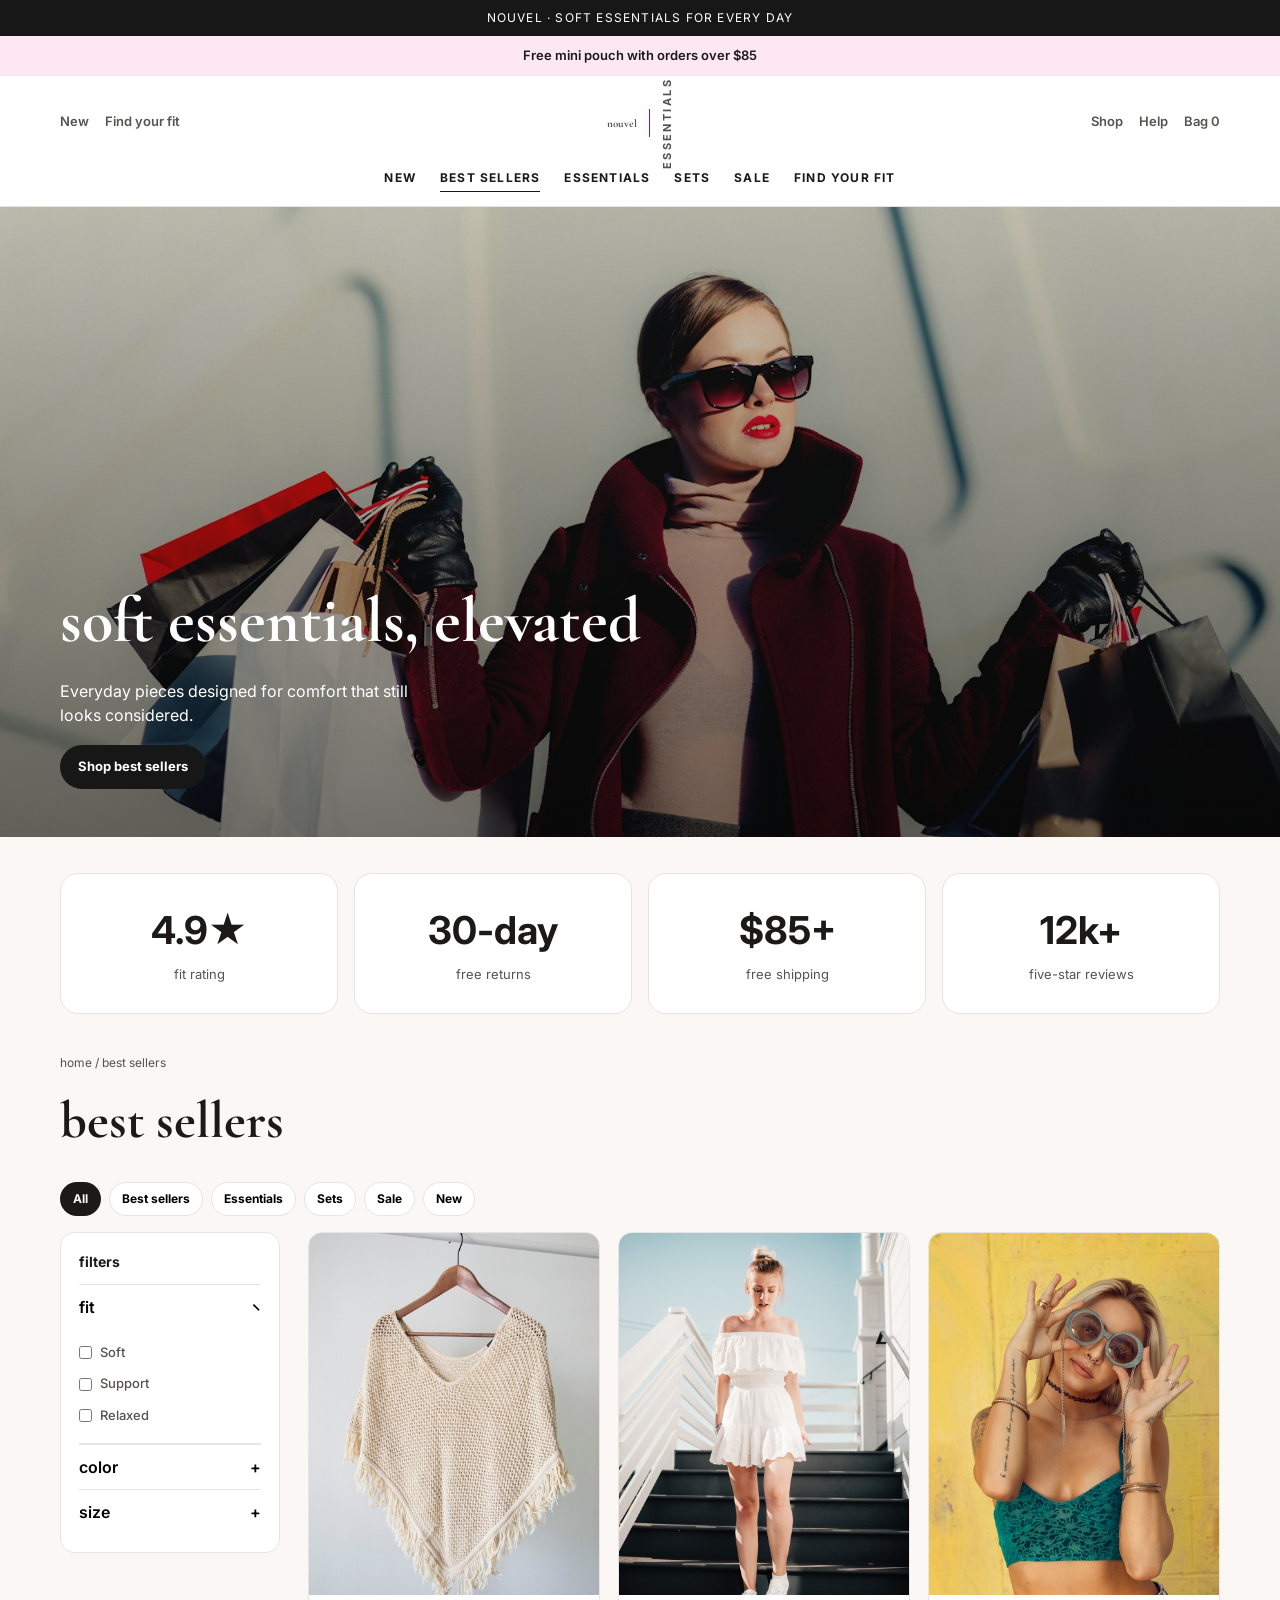
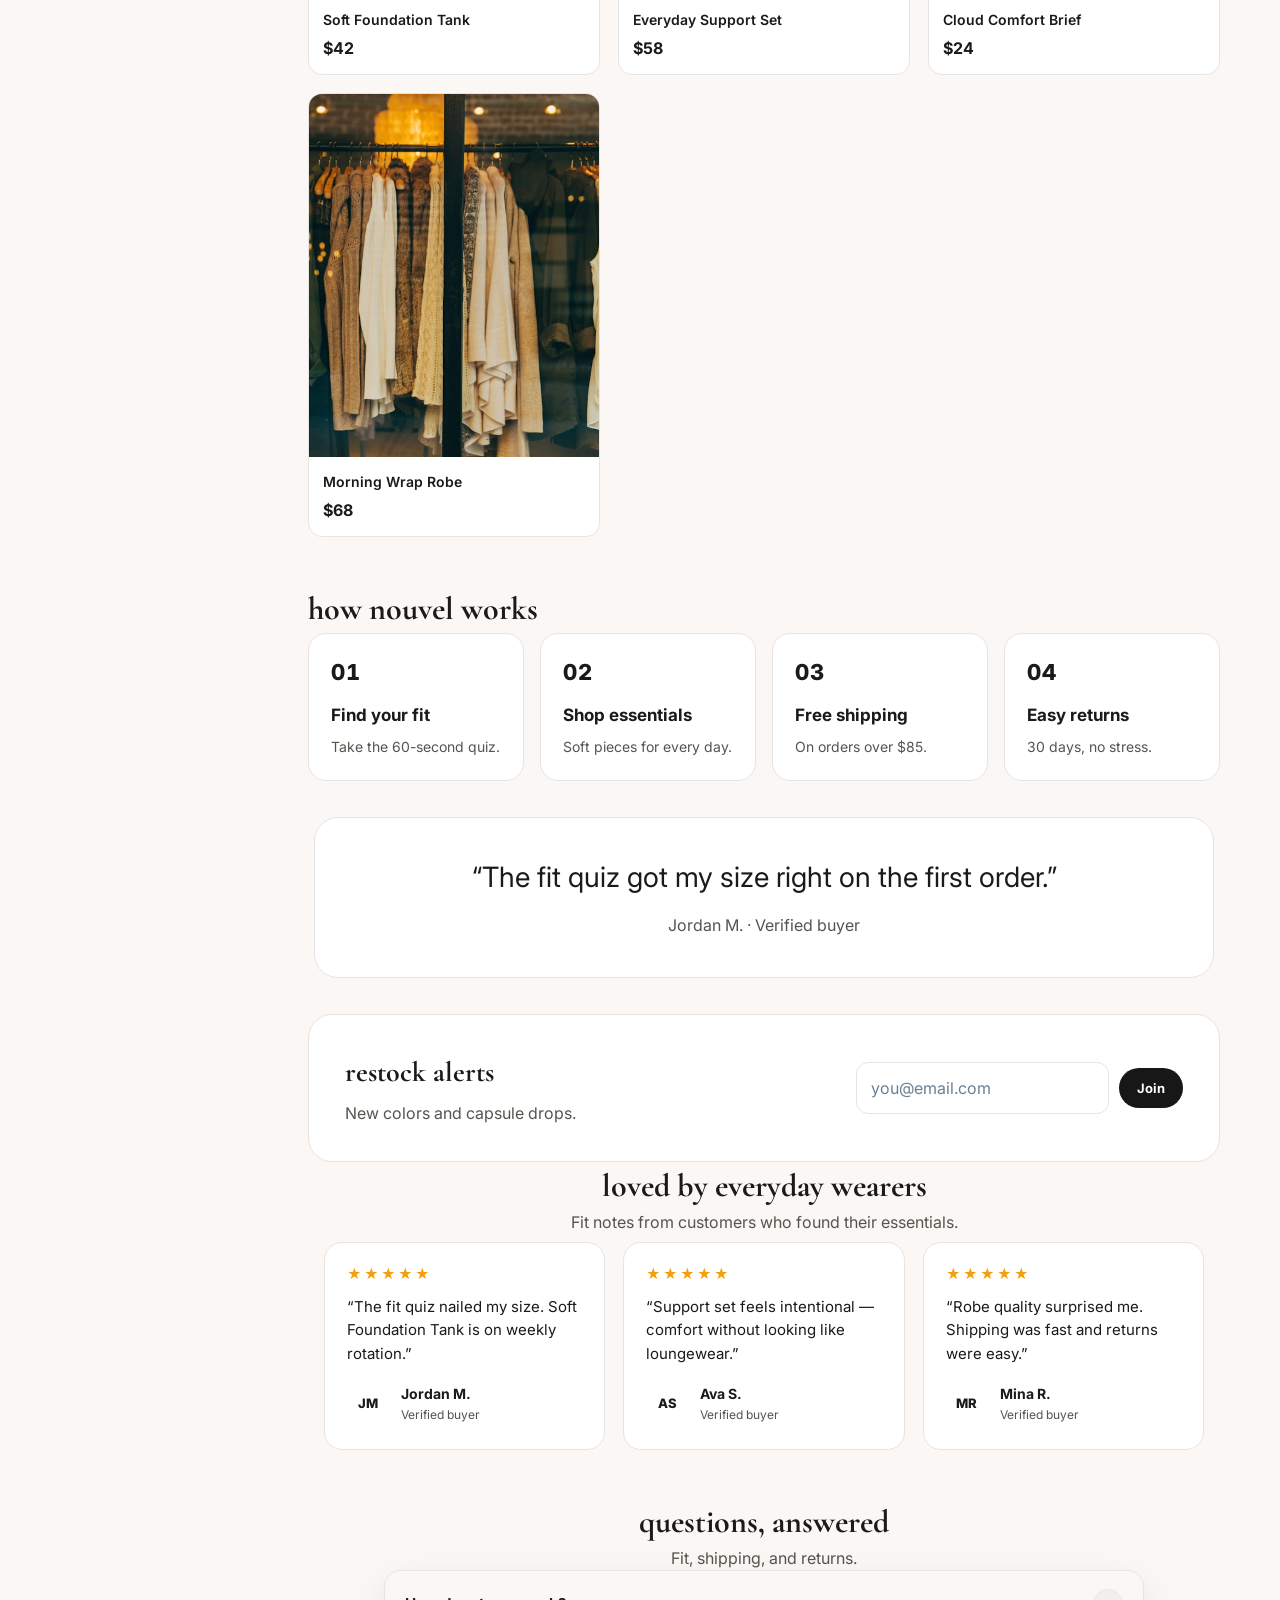
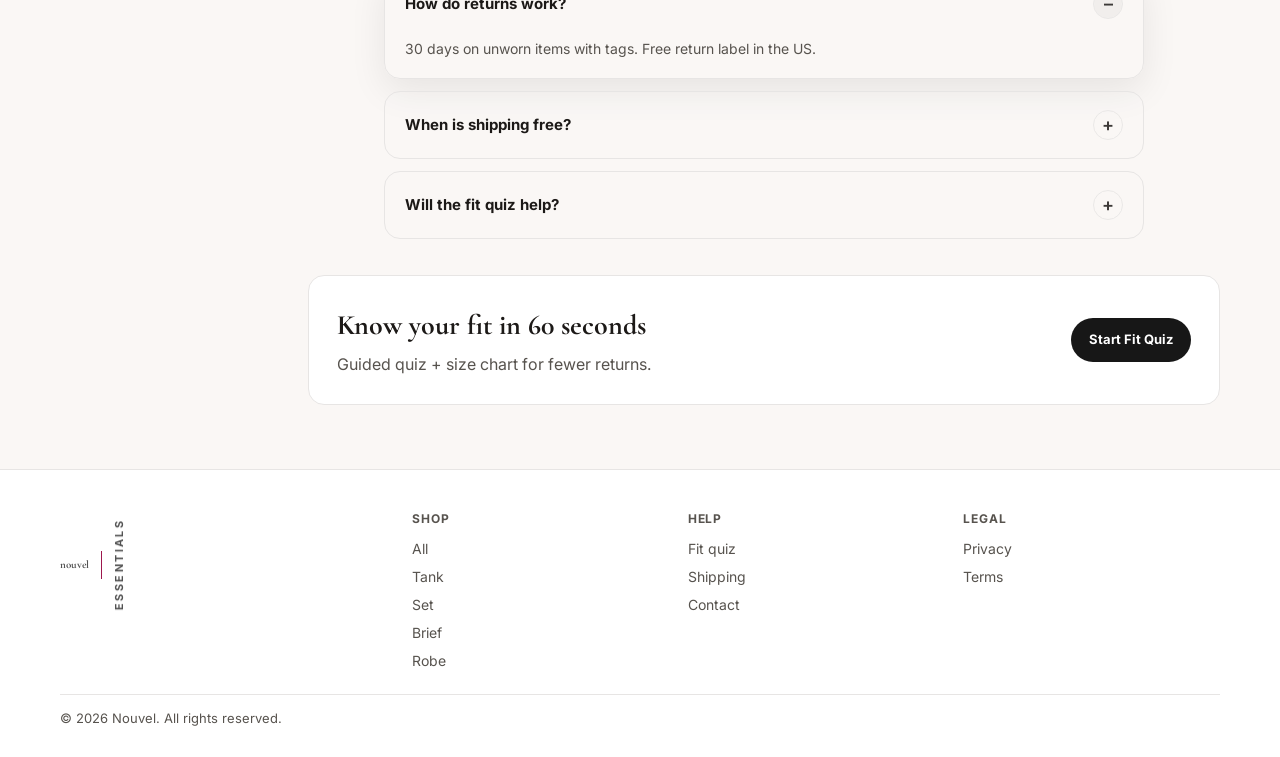
==== commit d5e4859a: "Redesign logos with unique shapes, icons, and typography per brand." ====
--- a/index.html
+++ b/index.html
@@ -13,7 +13,7 @@
 <div class="promo">Free mini pouch with orders over $85</div>
 <header><div class="wrap nav">
 <div class="left"><a href="shop.html?cat=new">New</a><a href="fit.html">Find your fit</a></div>
-<a class="logo" href="index.html"><span class="logo-mark" aria-hidden="true"><svg viewBox="0 0 24 24" fill="none"><path d="M7 19V5h3.2l4.2 9.4L18.6 5H22v14h-3.1v-8.6L15.2 19h-2.8L8.7 10.4V19H7z" fill="currentColor"/></svg></span><span class="logo-text"><span class="word">nouvel</span><span class="tag">Essentials</span></span></a>
+<a class="logo logo-nouvel" href="index.html" aria-label="Nouvel home"><span class="logo-name">nouvel</span><span class="logo-vline" aria-hidden="true"></span><span class="logo-side">ESSENTIALS</span></a>
 <div class="right">
 <button class="nav-toggle" id="navToggle" aria-label="Menu">☰</button>
 <a href="shop.html">Shop</a><a href="contact.html">Help</a><a href="cart.html">Bag <span data-cart-count>0</span></a>
@@ -114,7 +114,7 @@
 </div></div>
 </main>
 <footer><div class="wrap"><div class="footer-grid">
-<div><a class="logo" href="index.html"><span class="logo-mark" aria-hidden="true"><svg viewBox="0 0 24 24" fill="none"><path d="M7 19V5h3.2l4.2 9.4L18.6 5H22v14h-3.1v-8.6L15.2 19h-2.8L8.7 10.4V19H7z" fill="currentColor"/></svg></span><span class="logo-text"><span class="word">nouvel</span><span class="tag">Essentials</span></span></a></div>
+<div><a class="logo logo-nouvel" href="index.html" aria-label="Nouvel home"><span class="logo-name">nouvel</span><span class="logo-vline" aria-hidden="true"></span><span class="logo-side">ESSENTIALS</span></a></div>
 <div><h4>Shop</h4><a href="shop.html">All</a><a href="product-tank.html">Tank</a><a href="product-set.html">Set</a><a href="product-brief.html">Brief</a><a href="product-robe.html">Robe</a></div>
 <div><h4>Help</h4><a href="fit.html">Fit quiz</a><a href="shipping.html">Shipping</a><a href="contact.html">Contact</a></div>
 <div><h4>Legal</h4><a href="privacy.html">Privacy</a><a href="terms.html">Terms</a></div>
--- a/styles.css
+++ b/styles.css
@@ -362,59 +362,6 @@
   .layout { grid-template-columns: 1fr !important; }
 }
 
-/* ---- Brand logo system ---- */
-/* ---- Brand logo system ---- */
-.logo, a.brand.logo, a.logo.brand {
-  display: inline-flex !important;
-  align-items: center;
-  gap: 10px;
-  text-decoration: none;
-  line-height: 1.1;
-}
-.logo-mark {
-  width: 38px;
-  height: 38px;
-  flex-shrink: 0;
-  display: grid;
-  place-items: center;
-  border-radius: 11px;
-  position: relative;
-}
-.logo-mark svg {
-  width: 22px;
-  height: 22px;
-  display: block;
-}
-.logo-text {
-  display: flex;
-  flex-direction: column;
-  align-items: flex-start;
-  font-weight: 800;
-  letter-spacing: -.02em;
-}
-.logo-text .word {
-  font-size: 1.05em;
-  line-height: 1;
-}
-.logo-text .tag {
-  font-size: 9px;
-  font-weight: 700;
-  letter-spacing: .16em;
-  text-transform: uppercase;
-  margin-top: 3px;
-  opacity: .72;
-}
-footer .logo, footer a.brand {
-  text-align: left !important;
-}
-
-
-.logo-mark { background: #171717; color:#fff; border-radius: 50%; }
-.logo-text { text-align: left; }
-.logo-text .word { font-family: "Cormorant Garamond", Georgia, serif; font-size: 26px; font-weight: 700; color: #171717; text-transform: lowercase; }
-.logo-text .tag { font-family: Inter, sans-serif; letter-spacing: .18em; color: #525252; opacity: 1; }
-.logo { text-align: left !important; }
-.review-avatar { background: #fce7f3; color: #9d174d; }
 
 
 /* ---- Reviews section ---- */
@@ -570,3 +517,39 @@
 @media (max-width: 900px) {
   .cookie-bar { left: 10px; right: 10px; bottom: 10px; }
 }
+
+/* ---- Brand logo system ---- */
+/* Nouvel logo — editorial serif + vertical rule (no icon) */
+.logo.logo-nouvel, .logo {
+  display: inline-flex !important;
+  align-items: center;
+  gap: 12px;
+  text-decoration: none;
+  text-align: left !important;
+}
+.logo-nouvel .logo-name {
+  font-family: "Cormorant Garamond", Georgia, serif;
+  font-weight: 700;
+  font-size: 30px;
+  line-height: 1;
+  color: #1c1917;
+  letter-spacing: -.01em;
+  text-transform: lowercase;
+}
+.logo-nouvel .logo-vline {
+  width: 1px;
+  height: 28px;
+  background: #9d174d;
+  flex-shrink: 0;
+}
+.logo-nouvel .logo-side {
+  writing-mode: vertical-rl;
+  transform: rotate(180deg);
+  font-family: Inter, system-ui, sans-serif;
+  font-size: 9px;
+  font-weight: 700;
+  letter-spacing: .22em;
+  color: #9d174d;
+  line-height: 1;
+}
+.logo-mark, .logo-text { display: none !important; }
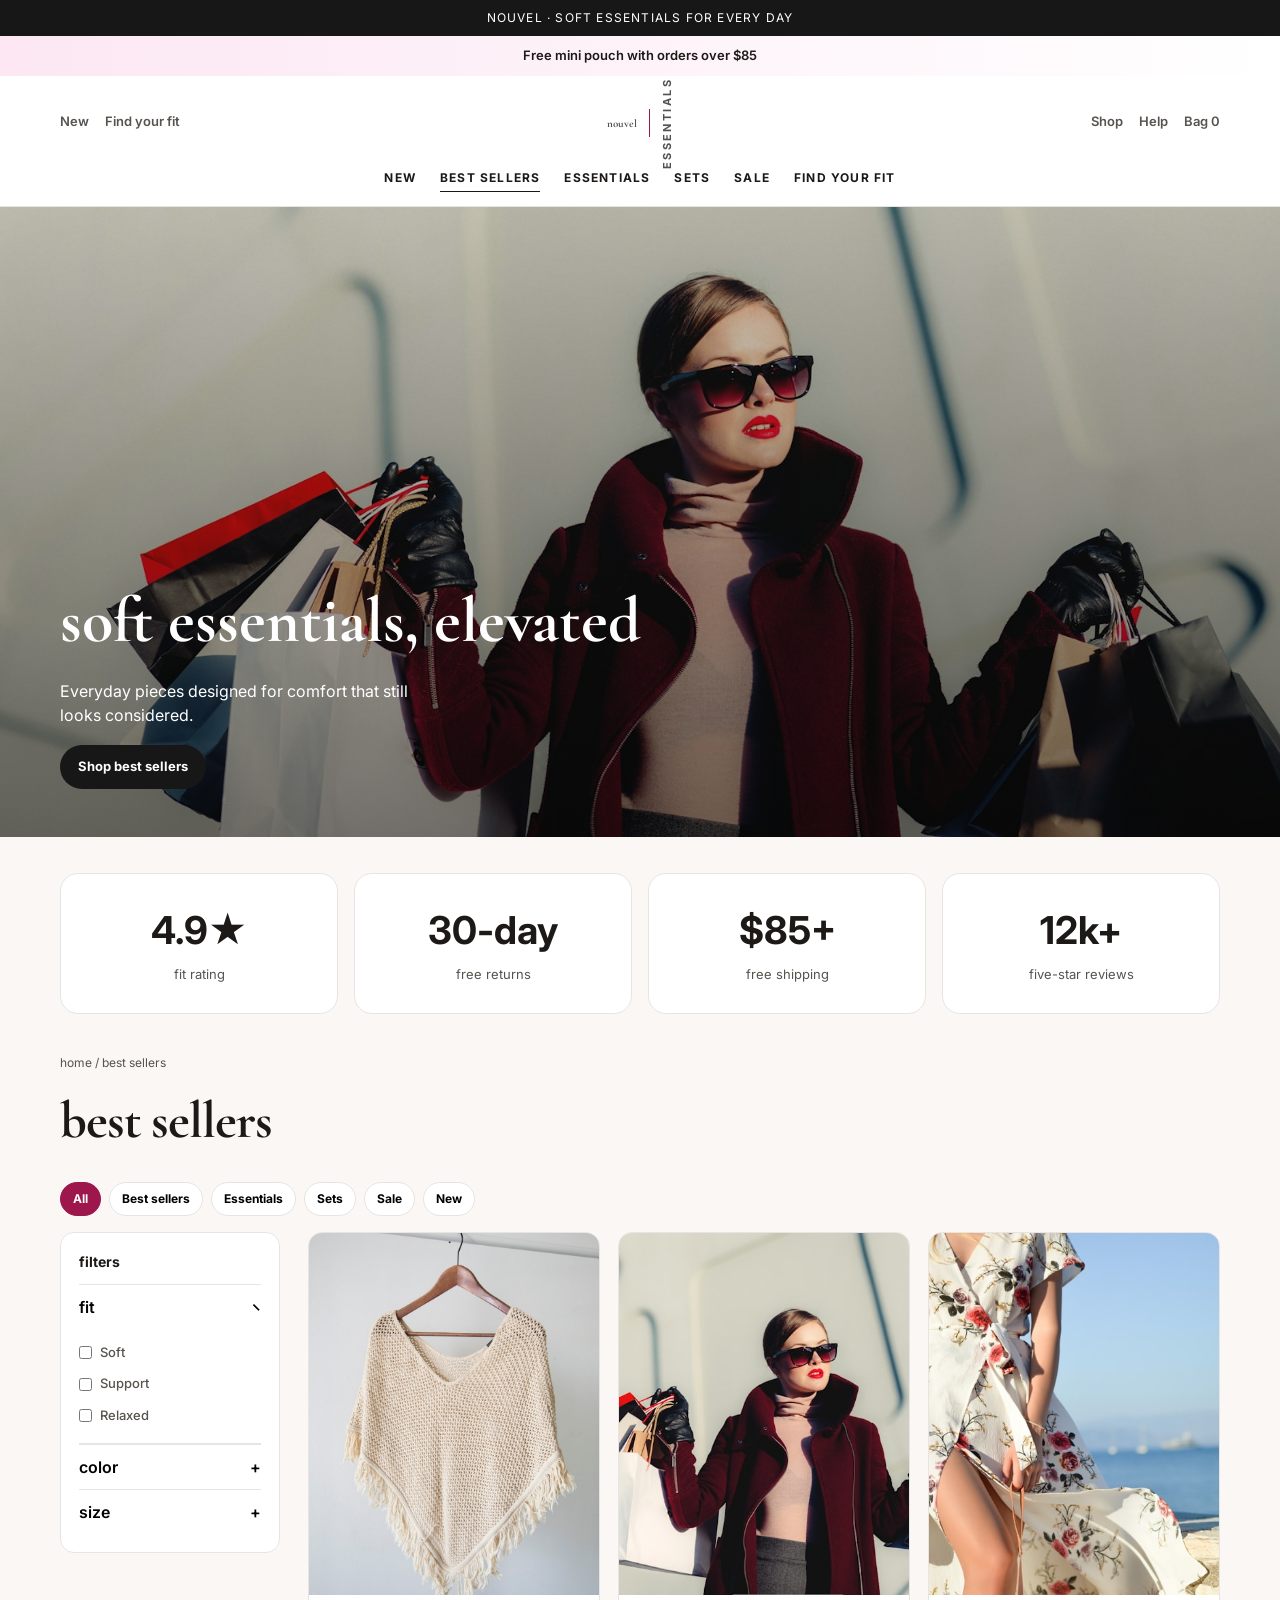
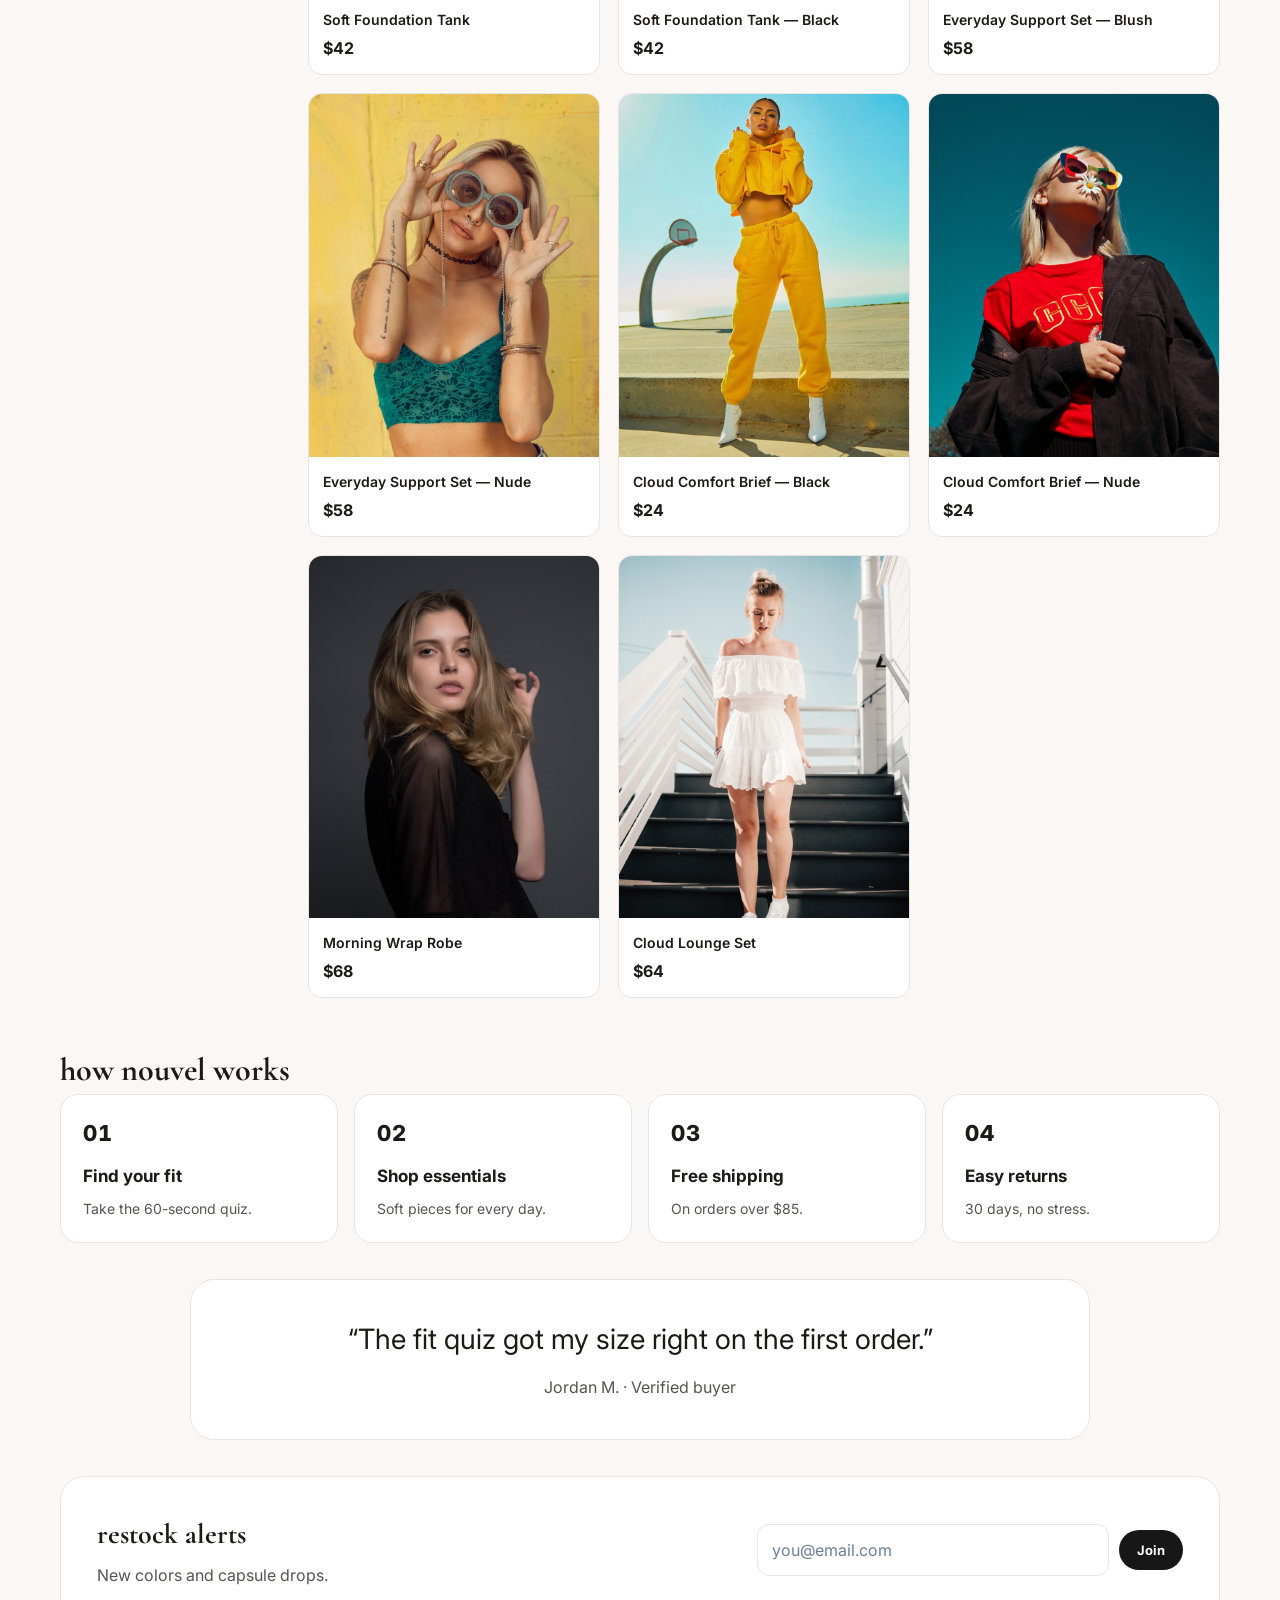
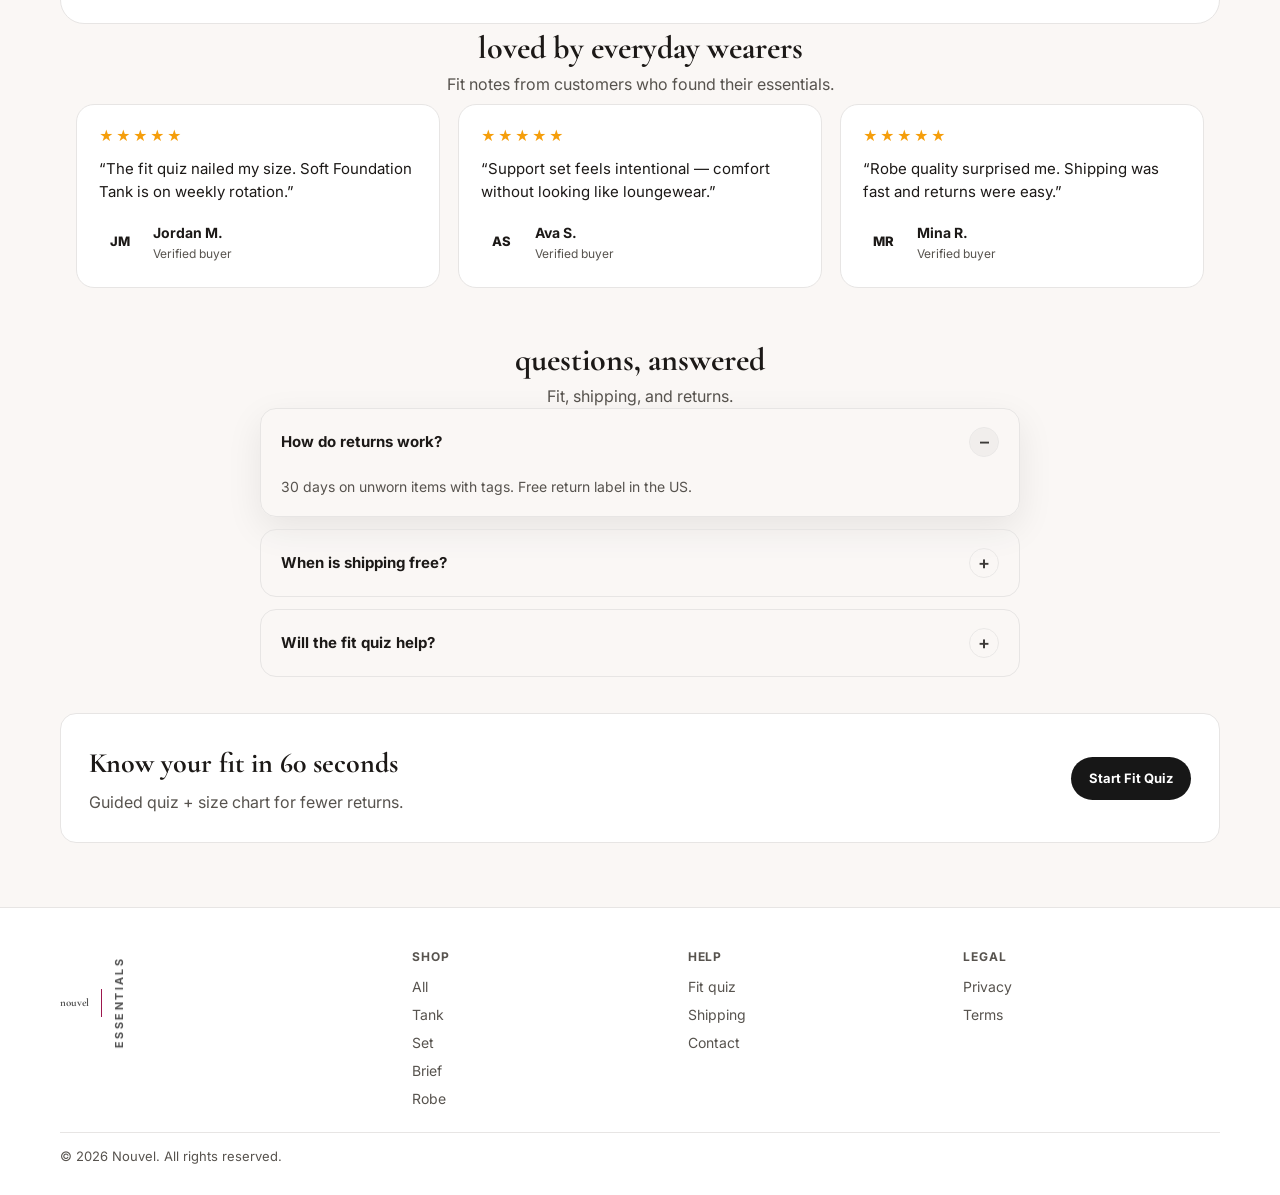
==== commit d19402ae: "Filter-matched product images, expanded catalogs, unique per-site motion." ====
--- a/index.html
+++ b/index.html
@@ -86,8 +86,9 @@
 </div></div>
 </aside>
 <div>
-<div class="grid"><a class="product reveal" data-product href="product-tank.html" data-fit="soft support" data-color="nude black" data-size="xs s m l" data-cat="bestsellers essentials new"><img src="images/p1.jpg" alt="Soft Foundation Tank"/ loading="lazy" decoding="async"><div class="body"><h3>Soft Foundation Tank</h3><div class="price">$42</div></div></a><a class="product reveal" data-product href="product-set.html" data-fit="support" data-color="nude blush" data-size="s m l" data-cat="bestsellers sets"><img src="images/p2.jpg" alt="Everyday Support Set"/ loading="lazy" decoding="async"><div class="body"><h3>Everyday Support Set</h3><div class="price">$58</div></div></a><a class="product reveal" data-product href="product-brief.html" data-fit="soft relaxed" data-color="black nude" data-size="xs s m l" data-cat="essentials sale"><img src="images/p3.jpg" alt="Cloud Comfort Brief"/ loading="lazy" decoding="async"><div class="body"><h3>Cloud Comfort Brief</h3><div class="price">$24</div></div></a><a class="product reveal" data-product href="product-robe.html" data-fit="relaxed" data-color="blush" data-size="s m l" data-cat="new bestsellers"><img src="images/p4.jpg" alt="Morning Wrap Robe"/ loading="lazy" decoding="async"><div class="body"><h3>Morning Wrap Robe</h3><div class="price">$68</div></div></a></div>
-<p class="filter-empty">No products match these filters. <button type="button" class="filter-chip" data-cat="all" style="margin-left:8px">Clear</button></p>
+<div class="grid"><a class="product reveal" href="product-tank.html" data-product data-fit="soft support" data-color="nude" data-size="xs s m l" data-cat="bestsellers essentials new"><img src="images/tank-nude.jpg" alt="Soft Foundation Tank" loading="lazy" decoding="async"/><div class="body"><h3>Soft Foundation Tank</h3><div class="price">$42</div></div></a><a class="product reveal" href="product-tank.html" data-product data-fit="soft support" data-color="black" data-size="xs s m l" data-cat="bestsellers essentials"><img src="images/tank-black.jpg" alt="Soft Foundation Tank — Black" loading="lazy" decoding="async"/><div class="body"><h3>Soft Foundation Tank — Black</h3><div class="price">$42</div></div></a><a class="product reveal" href="product-set.html" data-product data-fit="support" data-color="blush" data-size="s m l" data-cat="bestsellers sets"><img src="images/set-blush.jpg" alt="Everyday Support Set — Blush" loading="lazy" decoding="async"/><div class="body"><h3>Everyday Support Set — Blush</h3><div class="price">$58</div></div></a><a class="product reveal" href="product-set.html" data-product data-fit="support" data-color="nude" data-size="s m l" data-cat="sets essentials"><img src="images/set-nude.jpg" alt="Everyday Support Set — Nude" loading="lazy" decoding="async"/><div class="body"><h3>Everyday Support Set — Nude</h3><div class="price">$58</div></div></a><a class="product reveal" href="product-brief.html" data-product data-fit="soft relaxed" data-color="black" data-size="xs s m l" data-cat="essentials sale"><img src="images/brief-black.jpg" alt="Cloud Comfort Brief — Black" loading="lazy" decoding="async"/><div class="body"><h3>Cloud Comfort Brief — Black</h3><div class="price">$24</div></div></a><a class="product reveal" href="product-brief.html" data-product data-fit="soft relaxed" data-color="nude" data-size="xs s m l" data-cat="essentials bestsellers"><img src="images/brief-nude.jpg" alt="Cloud Comfort Brief — Nude" loading="lazy" decoding="async"/><div class="body"><h3>Cloud Comfort Brief — Nude</h3><div class="price">$24</div></div></a><a class="product reveal" href="product-robe.html" data-product data-fit="relaxed" data-color="blush" data-size="s m l" data-cat="new bestsellers"><img src="images/robe-blush.jpg" alt="Morning Wrap Robe" loading="lazy" decoding="async"/><div class="body"><h3>Morning Wrap Robe</h3><div class="price">$68</div></div></a><a class="product reveal" href="product-robe.html" data-product data-fit="relaxed soft" data-color="nude blush" data-size="s m l" data-cat="sale new"><img src="images/lounge-cream.jpg" alt="Cloud Lounge Set" loading="lazy" decoding="async"/><div class="body"><h3>Cloud Lounge Set</h3><div class="price">$64</div></div></a></div>
+<p class="filter-empty">No products match these filters.</p>
+</div></div>
 <div class="section-head reveal" style="margin-top:48px"><h2 style="font-family:Cormorant Garamond,Georgia,serif;font-size:32px;text-transform:lowercase">how nouvel works</h2></div>
 <div class="process reveal">
 <div class="step"><h3>Find your fit</h3><p>Take the 60-second quiz.</p></div>
--- a/styles.css
+++ b/styles.css
@@ -553,3 +553,21 @@
   line-height: 1;
 }
 .logo-mark, .logo-text { display: none !important; }
+
+/* ---- Unique motion / section language ---- */
+/* Nouvel motion — editorial fade / soft rise */
+.reveal { opacity: 0; transform: translateY(18px); transition: 1s cubic-bezier(.22,1,.36,1); }
+.reveal.in { opacity: 1; transform: none; }
+.product { transition: transform .6s var(--ease); }
+.product img { transition: transform 1s var(--ease), opacity .6s; }
+.product:hover { transform: translateY(-6px); }
+.product:hover img { transform: scale(1.04); }
+.page-title { letter-spacing: -.02em; }
+.filter-chip { transition: background .25s, color .25s, transform .25s; }
+.filter-chip:hover { transform: translateY(-2px); }
+.filter-chip.active { background: #9d174d; border-color: #9d174d; }
+.cta { transition: box-shadow .4s, transform .4s; }
+.cta:hover { transform: translateY(-4px); box-shadow: 0 16px 40px rgba(157,23,77,.08); }
+.promo { animation: nvShimmer 6s linear infinite; background-size: 200% 100%;
+  background-image: linear-gradient(90deg,#fce7f3,#fff,#fce7f3); }
+@keyframes nvShimmer { to { background-position: -200% 0; } }
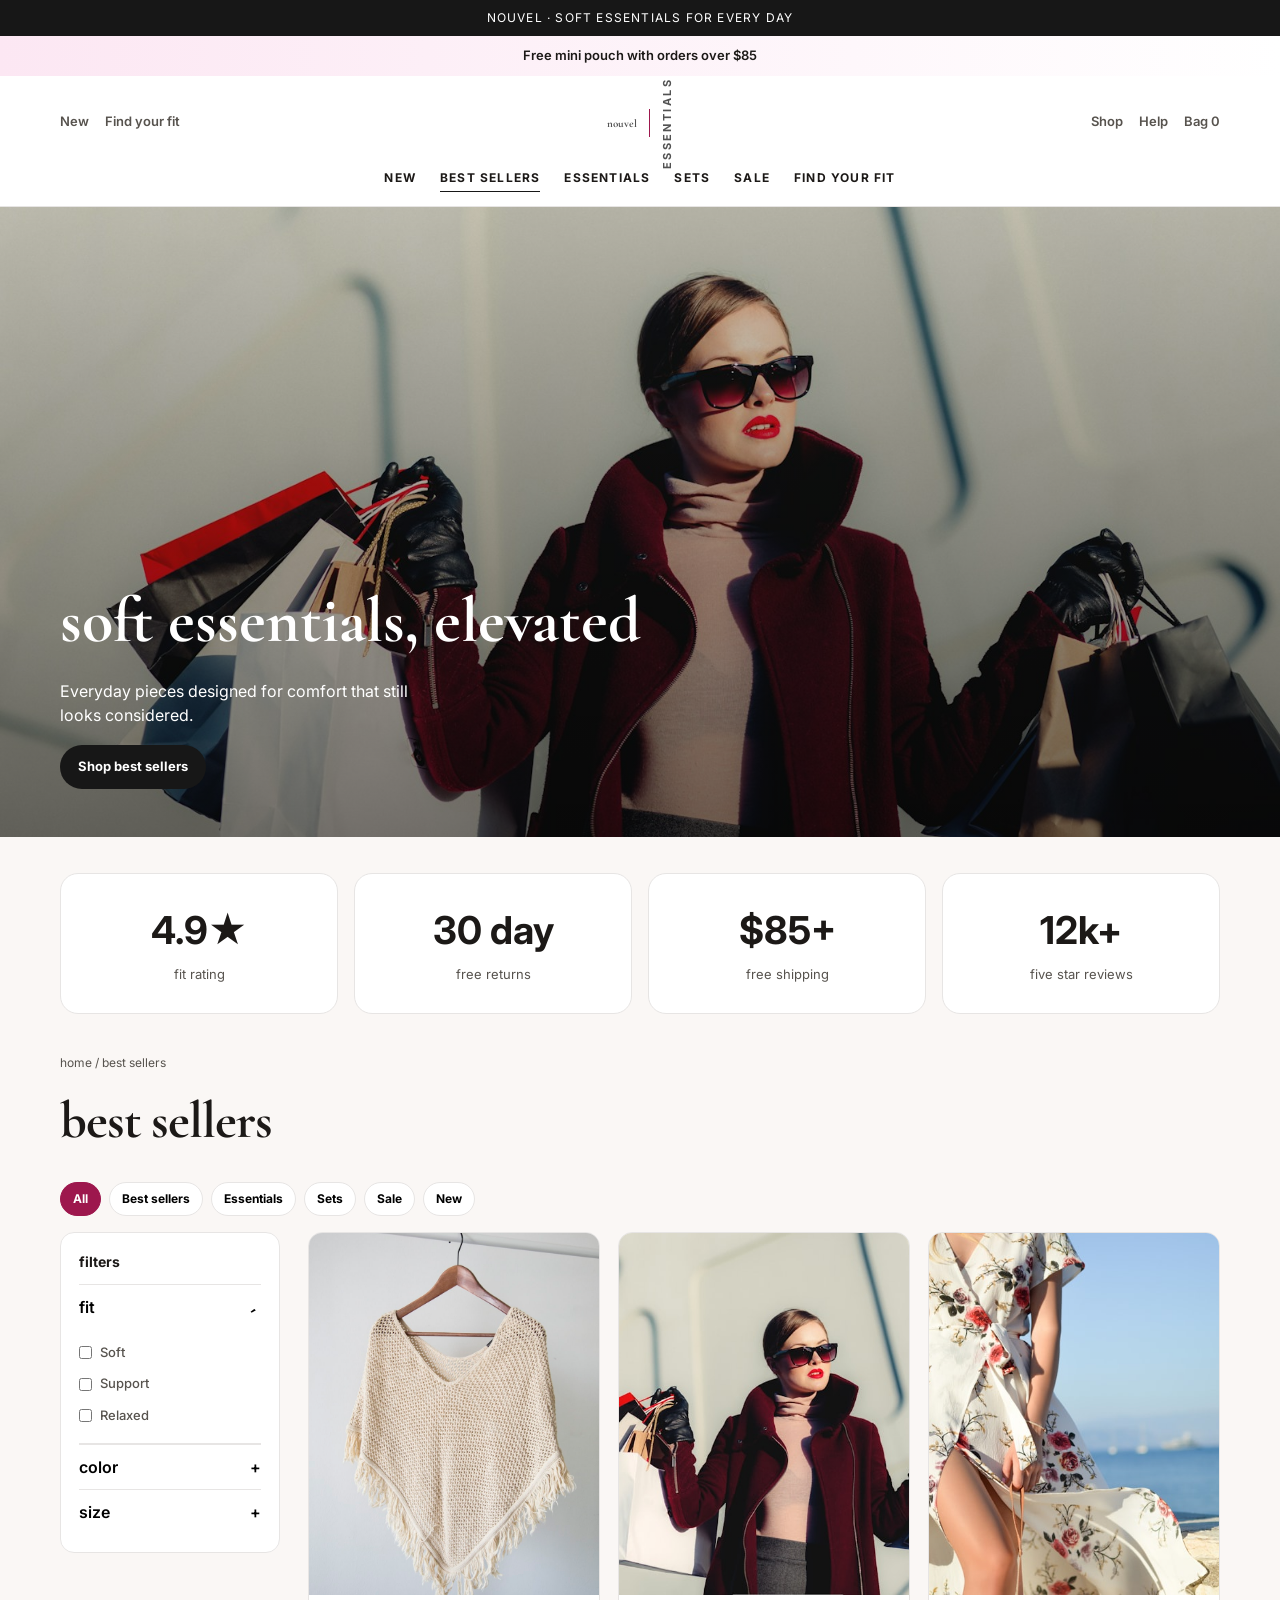
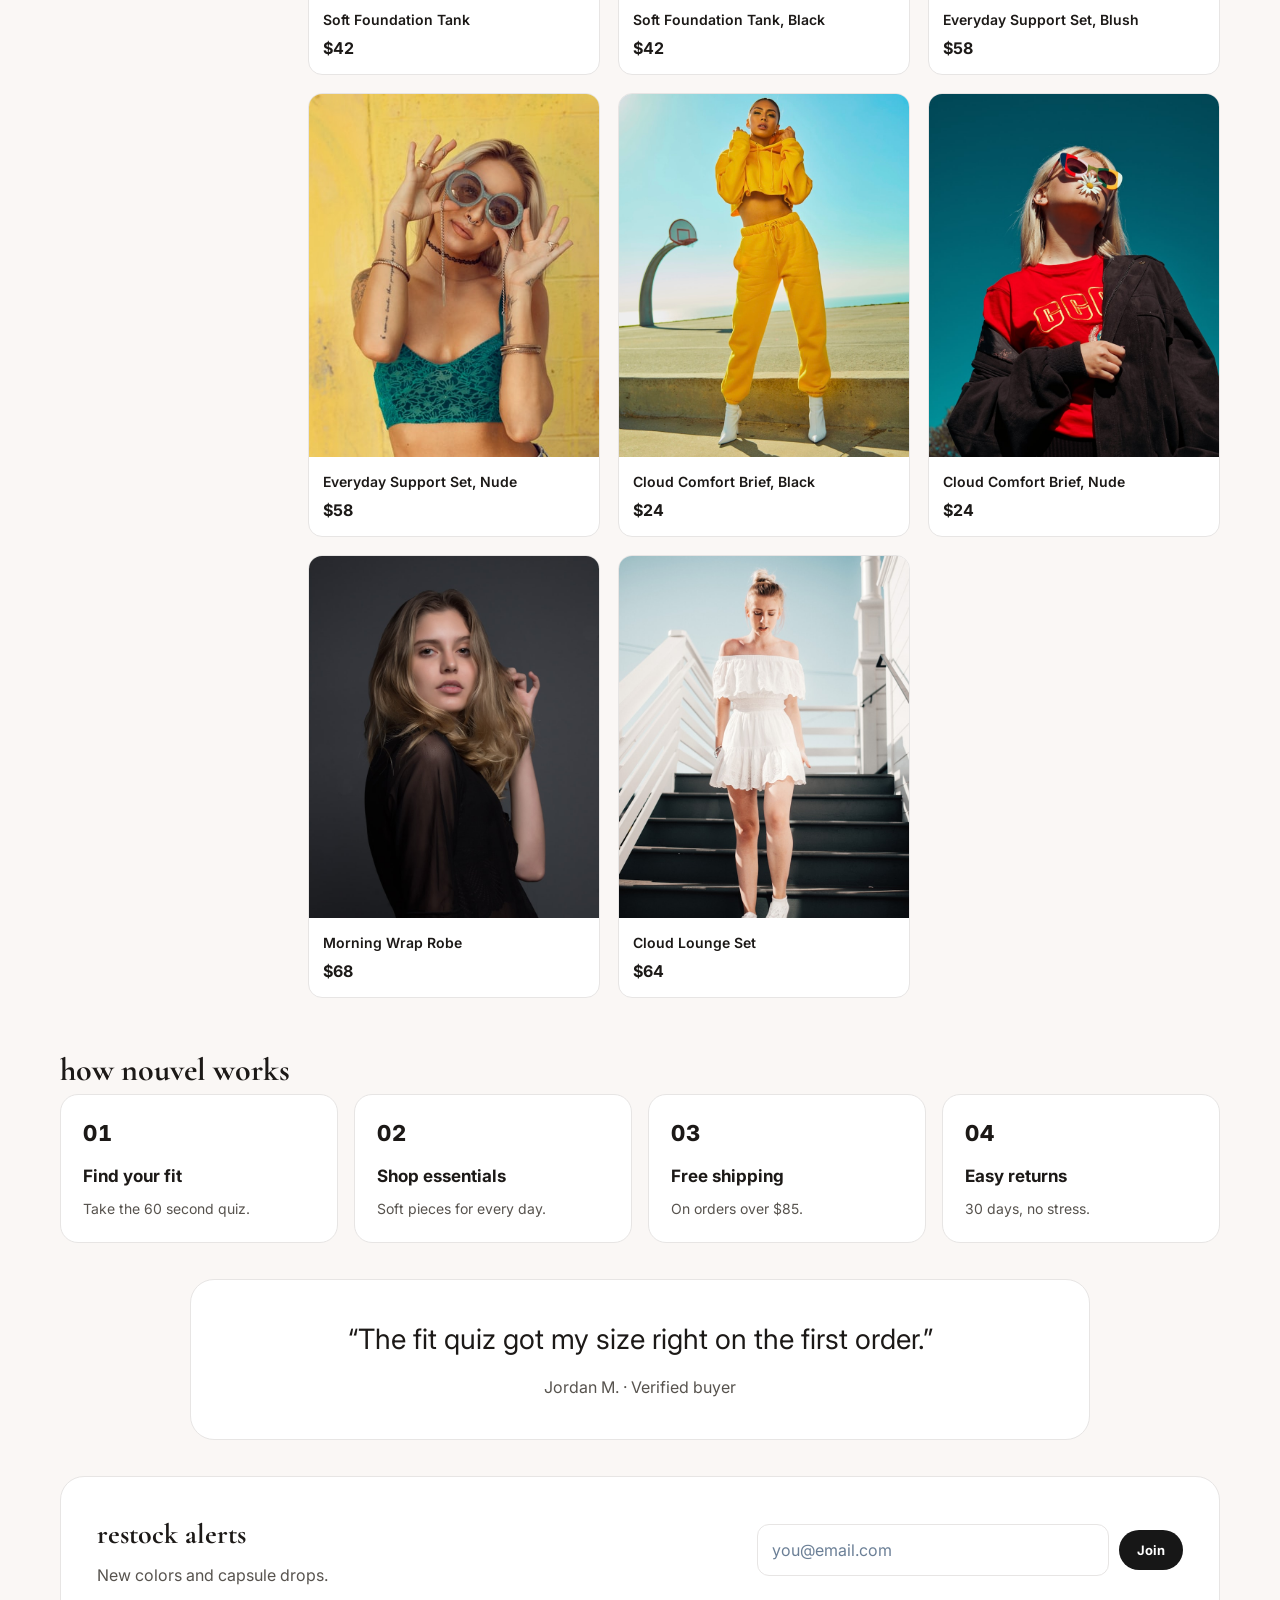
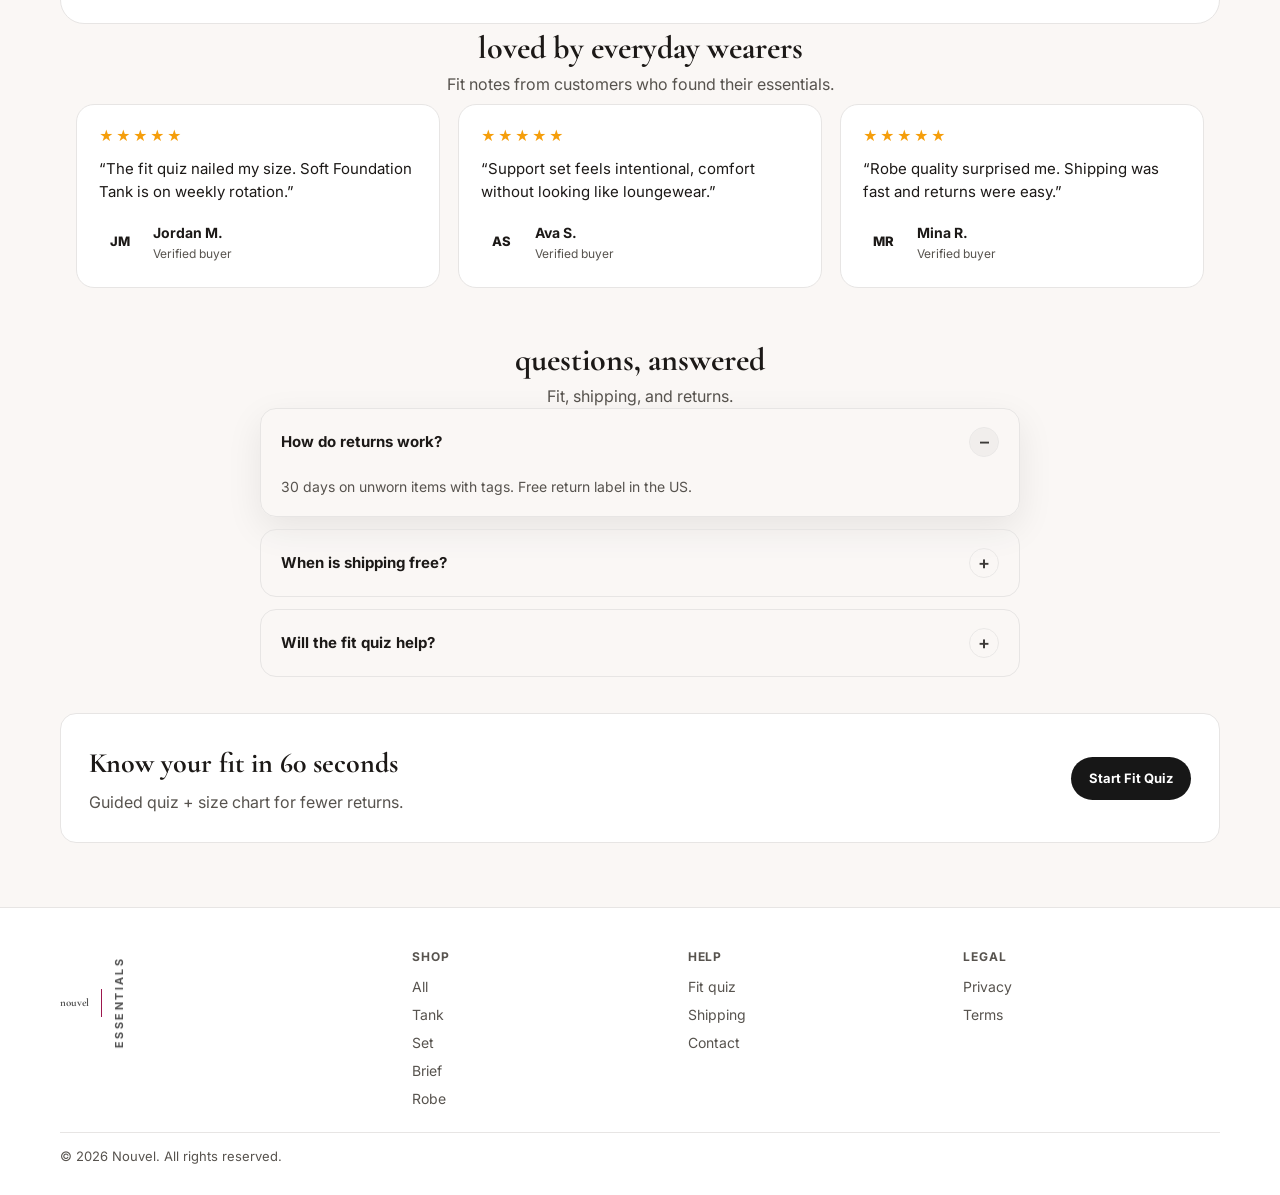
==== commit 72324c76: "Remove hyphens and long dashes from site copy. Rewrite visible content so compound words and em dash" ====
--- a/index.html
+++ b/index.html
@@ -46,9 +46,9 @@
 <main id="main" class="page wrap">
 <div class="stats-strip reveal" style="margin:8px 0 40px">
 <div class="stat-box"><b>4.9★</b><span>fit rating</span></div>
-<div class="stat-box"><b>30-day</b><span>free returns</span></div>
+<div class="stat-box"><b>30 day</b><span>free returns</span></div>
 <div class="stat-box"><b>$85+</b><span>free shipping</span></div>
-<div class="stat-box"><b>12k+</b><span>five-star reviews</span></div>
+<div class="stat-box"><b>12k+</b><span>five star reviews</span></div>
 </div>
 <p class="crumb">home / best sellers</p>
 <h1 class="page-title">best sellers</h1>
@@ -63,7 +63,7 @@
 <div class="layout">
 <aside class="filters"><h2>filters</h2>
 <div class="filter-group open">
-<button type="button" data-filter-toggle>fit <span>–</span></button>
+<button type="button" data-filter-toggle>fit <span>, </span></button>
 <div class="filter-panel">
 <label><input type="checkbox" data-key="fit" value="soft"/> Soft</label>
 <label><input type="checkbox" data-key="fit" value="support"/> Support</label>
@@ -86,12 +86,12 @@
 </div></div>
 </aside>
 <div>
-<div class="grid"><a class="product reveal" href="product-tank.html" data-product data-fit="soft support" data-color="nude" data-size="xs s m l" data-cat="bestsellers essentials new"><img src="images/tank-nude.jpg" alt="Soft Foundation Tank" loading="lazy" decoding="async"/><div class="body"><h3>Soft Foundation Tank</h3><div class="price">$42</div></div></a><a class="product reveal" href="product-tank.html" data-product data-fit="soft support" data-color="black" data-size="xs s m l" data-cat="bestsellers essentials"><img src="images/tank-black.jpg" alt="Soft Foundation Tank — Black" loading="lazy" decoding="async"/><div class="body"><h3>Soft Foundation Tank — Black</h3><div class="price">$42</div></div></a><a class="product reveal" href="product-set.html" data-product data-fit="support" data-color="blush" data-size="s m l" data-cat="bestsellers sets"><img src="images/set-blush.jpg" alt="Everyday Support Set — Blush" loading="lazy" decoding="async"/><div class="body"><h3>Everyday Support Set — Blush</h3><div class="price">$58</div></div></a><a class="product reveal" href="product-set.html" data-product data-fit="support" data-color="nude" data-size="s m l" data-cat="sets essentials"><img src="images/set-nude.jpg" alt="Everyday Support Set — Nude" loading="lazy" decoding="async"/><div class="body"><h3>Everyday Support Set — Nude</h3><div class="price">$58</div></div></a><a class="product reveal" href="product-brief.html" data-product data-fit="soft relaxed" data-color="black" data-size="xs s m l" data-cat="essentials sale"><img src="images/brief-black.jpg" alt="Cloud Comfort Brief — Black" loading="lazy" decoding="async"/><div class="body"><h3>Cloud Comfort Brief — Black</h3><div class="price">$24</div></div></a><a class="product reveal" href="product-brief.html" data-product data-fit="soft relaxed" data-color="nude" data-size="xs s m l" data-cat="essentials bestsellers"><img src="images/brief-nude.jpg" alt="Cloud Comfort Brief — Nude" loading="lazy" decoding="async"/><div class="body"><h3>Cloud Comfort Brief — Nude</h3><div class="price">$24</div></div></a><a class="product reveal" href="product-robe.html" data-product data-fit="relaxed" data-color="blush" data-size="s m l" data-cat="new bestsellers"><img src="images/robe-blush.jpg" alt="Morning Wrap Robe" loading="lazy" decoding="async"/><div class="body"><h3>Morning Wrap Robe</h3><div class="price">$68</div></div></a><a class="product reveal" href="product-robe.html" data-product data-fit="relaxed soft" data-color="nude blush" data-size="s m l" data-cat="sale new"><img src="images/lounge-cream.jpg" alt="Cloud Lounge Set" loading="lazy" decoding="async"/><div class="body"><h3>Cloud Lounge Set</h3><div class="price">$64</div></div></a></div>
+<div class="grid"><a class="product reveal" href="product-tank.html" data-product data-fit="soft support" data-color="nude" data-size="xs s m l" data-cat="bestsellers essentials new"><img src="images/tank-nude.jpg" alt="Soft Foundation Tank" loading="lazy" decoding="async"/><div class="body"><h3>Soft Foundation Tank</h3><div class="price">$42</div></div></a><a class="product reveal" href="product-tank.html" data-product data-fit="soft support" data-color="black" data-size="xs s m l" data-cat="bestsellers essentials"><img src="images/tank-black.jpg" alt="Soft Foundation Tank, Black" loading="lazy" decoding="async"/><div class="body"><h3>Soft Foundation Tank, Black</h3><div class="price">$42</div></div></a><a class="product reveal" href="product-set.html" data-product data-fit="support" data-color="blush" data-size="s m l" data-cat="bestsellers sets"><img src="images/set-blush.jpg" alt="Everyday Support Set, Blush" loading="lazy" decoding="async"/><div class="body"><h3>Everyday Support Set, Blush</h3><div class="price">$58</div></div></a><a class="product reveal" href="product-set.html" data-product data-fit="support" data-color="nude" data-size="s m l" data-cat="sets essentials"><img src="images/set-nude.jpg" alt="Everyday Support Set, Nude" loading="lazy" decoding="async"/><div class="body"><h3>Everyday Support Set, Nude</h3><div class="price">$58</div></div></a><a class="product reveal" href="product-brief.html" data-product data-fit="soft relaxed" data-color="black" data-size="xs s m l" data-cat="essentials sale"><img src="images/brief-black.jpg" alt="Cloud Comfort Brief, Black" loading="lazy" decoding="async"/><div class="body"><h3>Cloud Comfort Brief, Black</h3><div class="price">$24</div></div></a><a class="product reveal" href="product-brief.html" data-product data-fit="soft relaxed" data-color="nude" data-size="xs s m l" data-cat="essentials bestsellers"><img src="images/brief-nude.jpg" alt="Cloud Comfort Brief, Nude" loading="lazy" decoding="async"/><div class="body"><h3>Cloud Comfort Brief, Nude</h3><div class="price">$24</div></div></a><a class="product reveal" href="product-robe.html" data-product data-fit="relaxed" data-color="blush" data-size="s m l" data-cat="new bestsellers"><img src="images/robe-blush.jpg" alt="Morning Wrap Robe" loading="lazy" decoding="async"/><div class="body"><h3>Morning Wrap Robe</h3><div class="price">$68</div></div></a><a class="product reveal" href="product-robe.html" data-product data-fit="relaxed soft" data-color="nude blush" data-size="s m l" data-cat="sale new"><img src="images/lounge-cream.jpg" alt="Cloud Lounge Set" loading="lazy" decoding="async"/><div class="body"><h3>Cloud Lounge Set</h3><div class="price">$64</div></div></a></div>
 <p class="filter-empty">No products match these filters.</p>
 </div></div>
 <div class="section-head reveal" style="margin-top:48px"><h2 style="font-family:Cormorant Garamond,Georgia,serif;font-size:32px;text-transform:lowercase">how nouvel works</h2></div>
 <div class="process reveal">
-<div class="step"><h3>Find your fit</h3><p>Take the 60-second quiz.</p></div>
+<div class="step"><h3>Find your fit</h3><p>Take the 60 second quiz.</p></div>
 <div class="step"><h3>Shop essentials</h3><p>Soft pieces for every day.</p></div>
 <div class="step"><h3>Free shipping</h3><p>On orders over $85.</p></div>
 <div class="step"><h3>Easy returns</h3><p>30 days, no stress.</p></div>
@@ -104,12 +104,12 @@
 <div><h2 style="font-family:Cormorant Garamond,Georgia,serif;font-size:28px;text-transform:lowercase">restock alerts</h2><p class="muted" style="margin-top:8px">New colors and capsule drops.</p><p class="nl-success" style="display:none;margin-top:8px;color:#9d174d">You're on the list.</p></div>
 <form id="newsletterForm" class="newsletter-form"><input type="email" required placeholder="you@email.com"/><button class="btn" type="submit">Join</button></form>
 </div>
-<section class="reviews-section"><div class="wrap"><div class="section-head center reveal"><h2 style="font-family:Cormorant Garamond,Georgia,serif;font-size:32px;text-transform:lowercase">loved by everyday wearers</h2><p class="muted">Fit notes from customers who found their essentials.</p></div><div class="reviews-grid reveal"><article class="review-card"><div class="review-stars">★★★★★</div><p>“The fit quiz nailed my size. Soft Foundation Tank is on weekly rotation.”</p><div class="review-author"><span class="review-avatar">JM</span><div><strong>Jordan M.</strong><span class="muted">Verified buyer</span></div></div></article><article class="review-card"><div class="review-stars">★★★★★</div><p>“Support set feels intentional — comfort without looking like loungewear.”</p><div class="review-author"><span class="review-avatar">AS</span><div><strong>Ava S.</strong><span class="muted">Verified buyer</span></div></div></article><article class="review-card"><div class="review-stars">★★★★★</div><p>“Robe quality surprised me. Shipping was fast and returns were easy.”</p><div class="review-author"><span class="review-avatar">MR</span><div><strong>Mina R.</strong><span class="muted">Verified buyer</span></div></div></article></div></div></section>
+<section class="reviews-section"><div class="wrap"><div class="section-head center reveal"><h2 style="font-family:Cormorant Garamond,Georgia,serif;font-size:32px;text-transform:lowercase">loved by everyday wearers</h2><p class="muted">Fit notes from customers who found their essentials.</p></div><div class="reviews-grid reveal"><article class="review-card"><div class="review-stars">★★★★★</div><p>“The fit quiz nailed my size. Soft Foundation Tank is on weekly rotation.”</p><div class="review-author"><span class="review-avatar">JM</span><div><strong>Jordan M.</strong><span class="muted">Verified buyer</span></div></div></article><article class="review-card"><div class="review-stars">★★★★★</div><p>“Support set feels intentional, comfort without looking like loungewear.”</p><div class="review-author"><span class="review-avatar">AS</span><div><strong>Ava S.</strong><span class="muted">Verified buyer</span></div></div></article><article class="review-card"><div class="review-stars">★★★★★</div><p>“Robe quality surprised me. Shipping was fast and returns were easy.”</p><div class="review-author"><span class="review-avatar">MR</span><div><strong>Mina R.</strong><span class="muted">Verified buyer</span></div></div></article></div></div></section>
 <div class="section-head center reveal" style="margin-top:48px"><h2 style="font-family:Cormorant Garamond,Georgia,serif;font-size:32px;text-transform:lowercase">questions, answered</h2><p class="muted">Fit, shipping, and returns.</p></div>
 <div class="faq reveal">
 <details open><summary>How do returns work?</summary><p>30 days on unworn items with tags. Free return label in the US.</p></details>
 <details><summary>When is shipping free?</summary><p>Orders over $85 ship free in the US.</p></details>
-<details><summary>Will the fit quiz help?</summary><p>Most first-time buyers get the right size using the 60-second quiz.</p></details>
+<details><summary>Will the fit quiz help?</summary><p>Most first time buyers get the right size using the 60 second quiz.</p></details>
 </div>
 <div class="cta" id="fit"><div><h2 style="font-family:Cormorant Garamond,Georgia,serif;font-size:28px;margin-bottom:6px">Know your fit in 60 seconds</h2><p class="muted">Guided quiz + size chart for fewer returns.</p></div><a class="btn" href="fit.html">Start Fit Quiz</a></div>
 </div></div>
